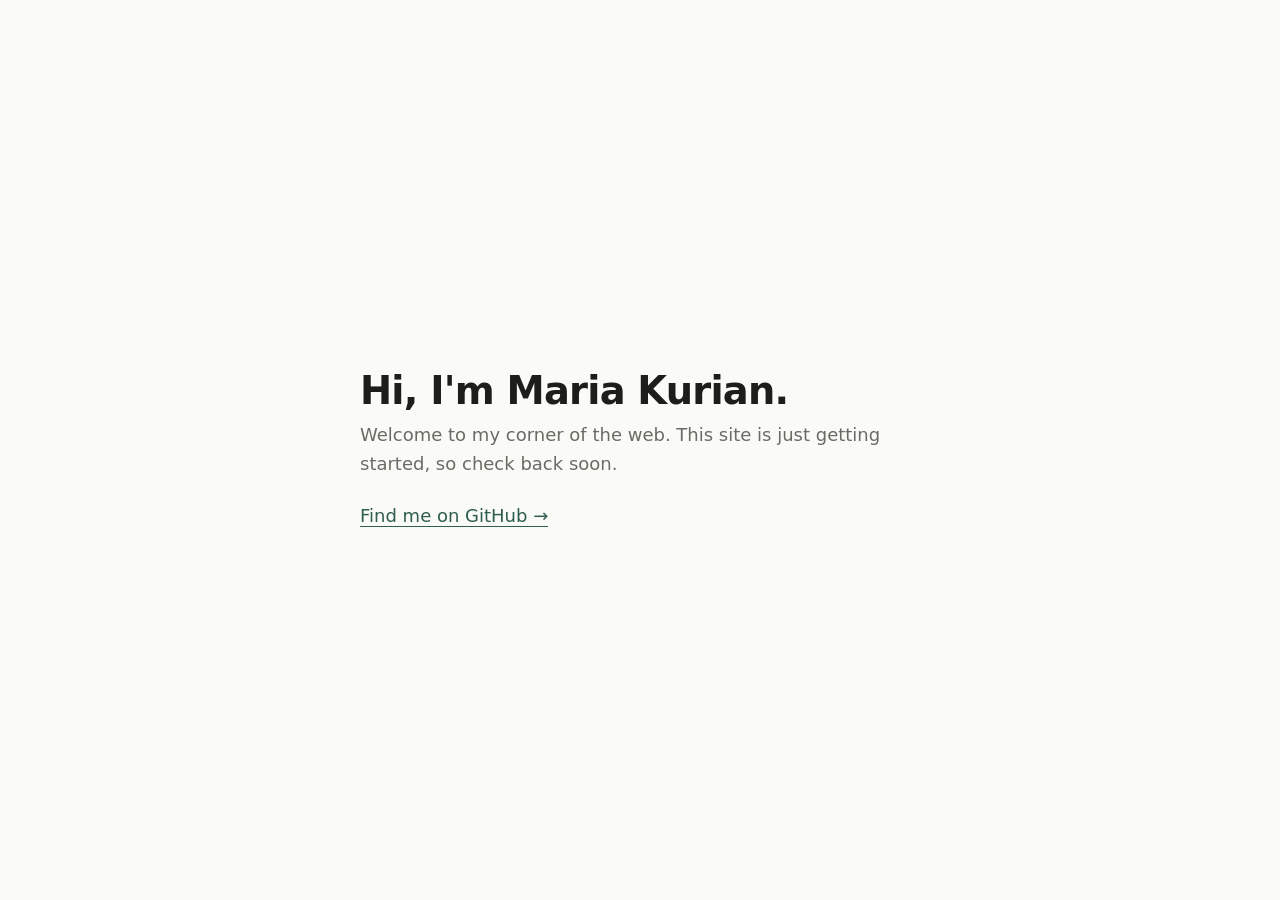
==== index.html @ 68f84fed "Add homepage" ====
<!doctype html>
<html lang="en">
<head>
  <meta charset="utf-8">
  <meta name="viewport" content="width=device-width, initial-scale=1">
  <title>Maria Kurian</title>
  <style>
    :root { --bg: #fafaf7; --fg: #1d1d1b; --muted: #6b6b66; --accent: #2f5d50; }
    @media (prefers-color-scheme: dark) {
      :root { --bg: #151614; --fg: #ecece6; --muted: #9a9a92; --accent: #8cc4b0; }
    }
    * { box-sizing: border-box; }
    body {
      margin: 0; min-height: 100vh; display: grid; place-items: center;
      background: var(--bg); color: var(--fg);
      font: 18px/1.6 system-ui, -apple-system, "Segoe UI", sans-serif;
      padding: 24px 16px;
    }
    main { max-width: 560px; }
    h1 { font-size: 2.4rem; line-height: 1.15; margin: 0 0 .5rem; letter-spacing: -0.02em; }
    p { color: var(--muted); margin: 0 0 1.5rem; }
    a { color: var(--accent); text-decoration: none; border-bottom: 1px solid currentColor; }
    a:hover { opacity: .8; }
  </style>
</head>
<body>
  <main>
    <h1>Hi, I'm Maria Kurian.</h1>
    <p>Welcome to my corner of the web. This site is just getting started, so check back soon.</p>
    <a href="https://github.com/maria-kurian">Find me on GitHub →</a>
  </main>
</body>
</html>
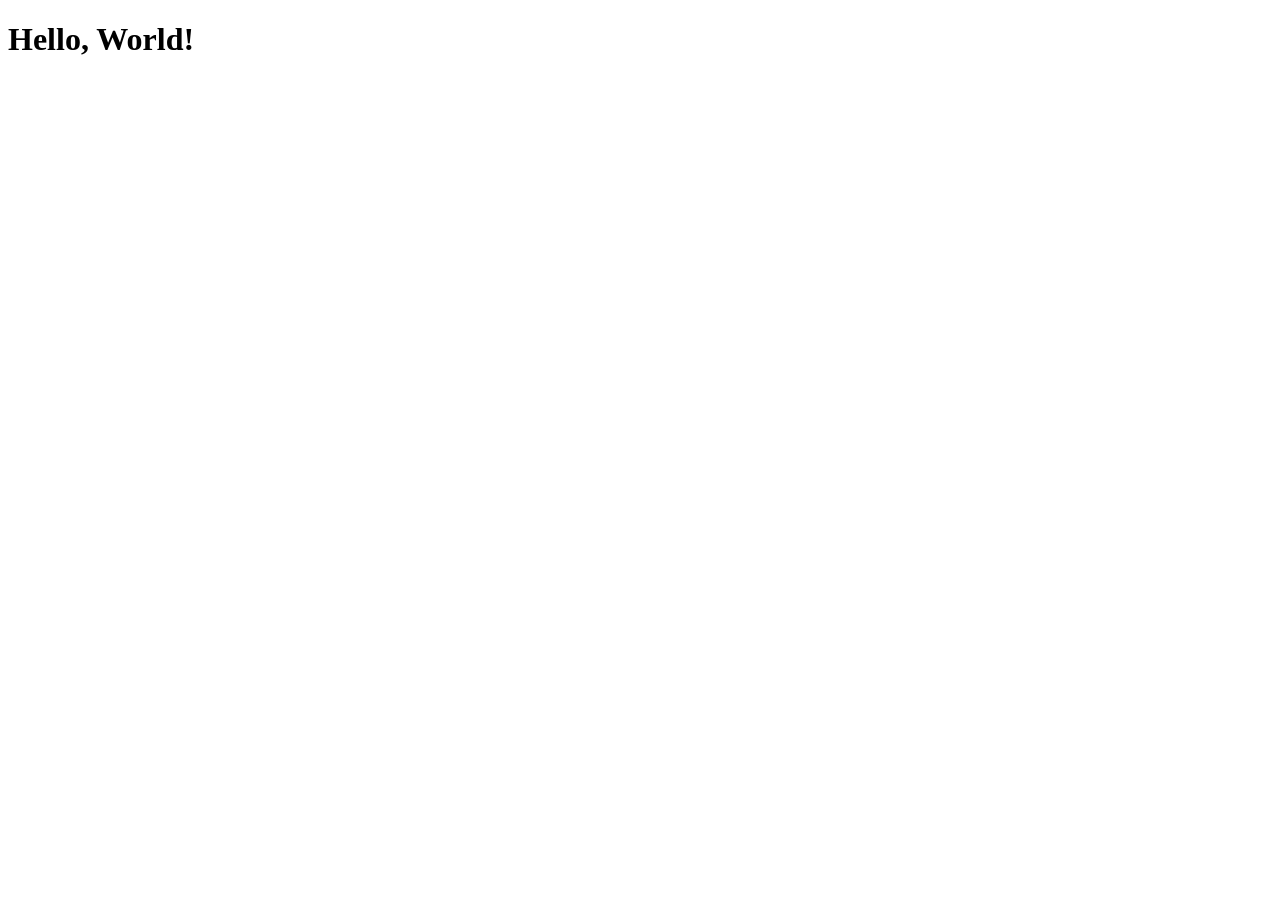
==== commit 8ce33096: "Hello world page" ====
--- a/index.html
+++ b/index.html
@@ -3,31 +3,9 @@
 <head>
   <meta charset="utf-8">
   <meta name="viewport" content="width=device-width, initial-scale=1">
-  <title>Maria Kurian</title>
-  <style>
-    :root { --bg: #fafaf7; --fg: #1d1d1b; --muted: #6b6b66; --accent: #2f5d50; }
-    @media (prefers-color-scheme: dark) {
-      :root { --bg: #151614; --fg: #ecece6; --muted: #9a9a92; --accent: #8cc4b0; }
-    }
-    * { box-sizing: border-box; }
-    body {
-      margin: 0; min-height: 100vh; display: grid; place-items: center;
-      background: var(--bg); color: var(--fg);
-      font: 18px/1.6 system-ui, -apple-system, "Segoe UI", sans-serif;
-      padding: 24px 16px;
-    }
-    main { max-width: 560px; }
-    h1 { font-size: 2.4rem; line-height: 1.15; margin: 0 0 .5rem; letter-spacing: -0.02em; }
-    p { color: var(--muted); margin: 0 0 1.5rem; }
-    a { color: var(--accent); text-decoration: none; border-bottom: 1px solid currentColor; }
-    a:hover { opacity: .8; }
-  </style>
+  <title>Hello World</title>
 </head>
 <body>
-  <main>
-    <h1>Hi, I'm Maria Kurian.</h1>
-    <p>Welcome to my corner of the web. This site is just getting started, so check back soon.</p>
-    <a href="https://github.com/maria-kurian">Find me on GitHub →</a>
-  </main>
+  <h1>Hello, World!</h1>
 </body>
 </html>
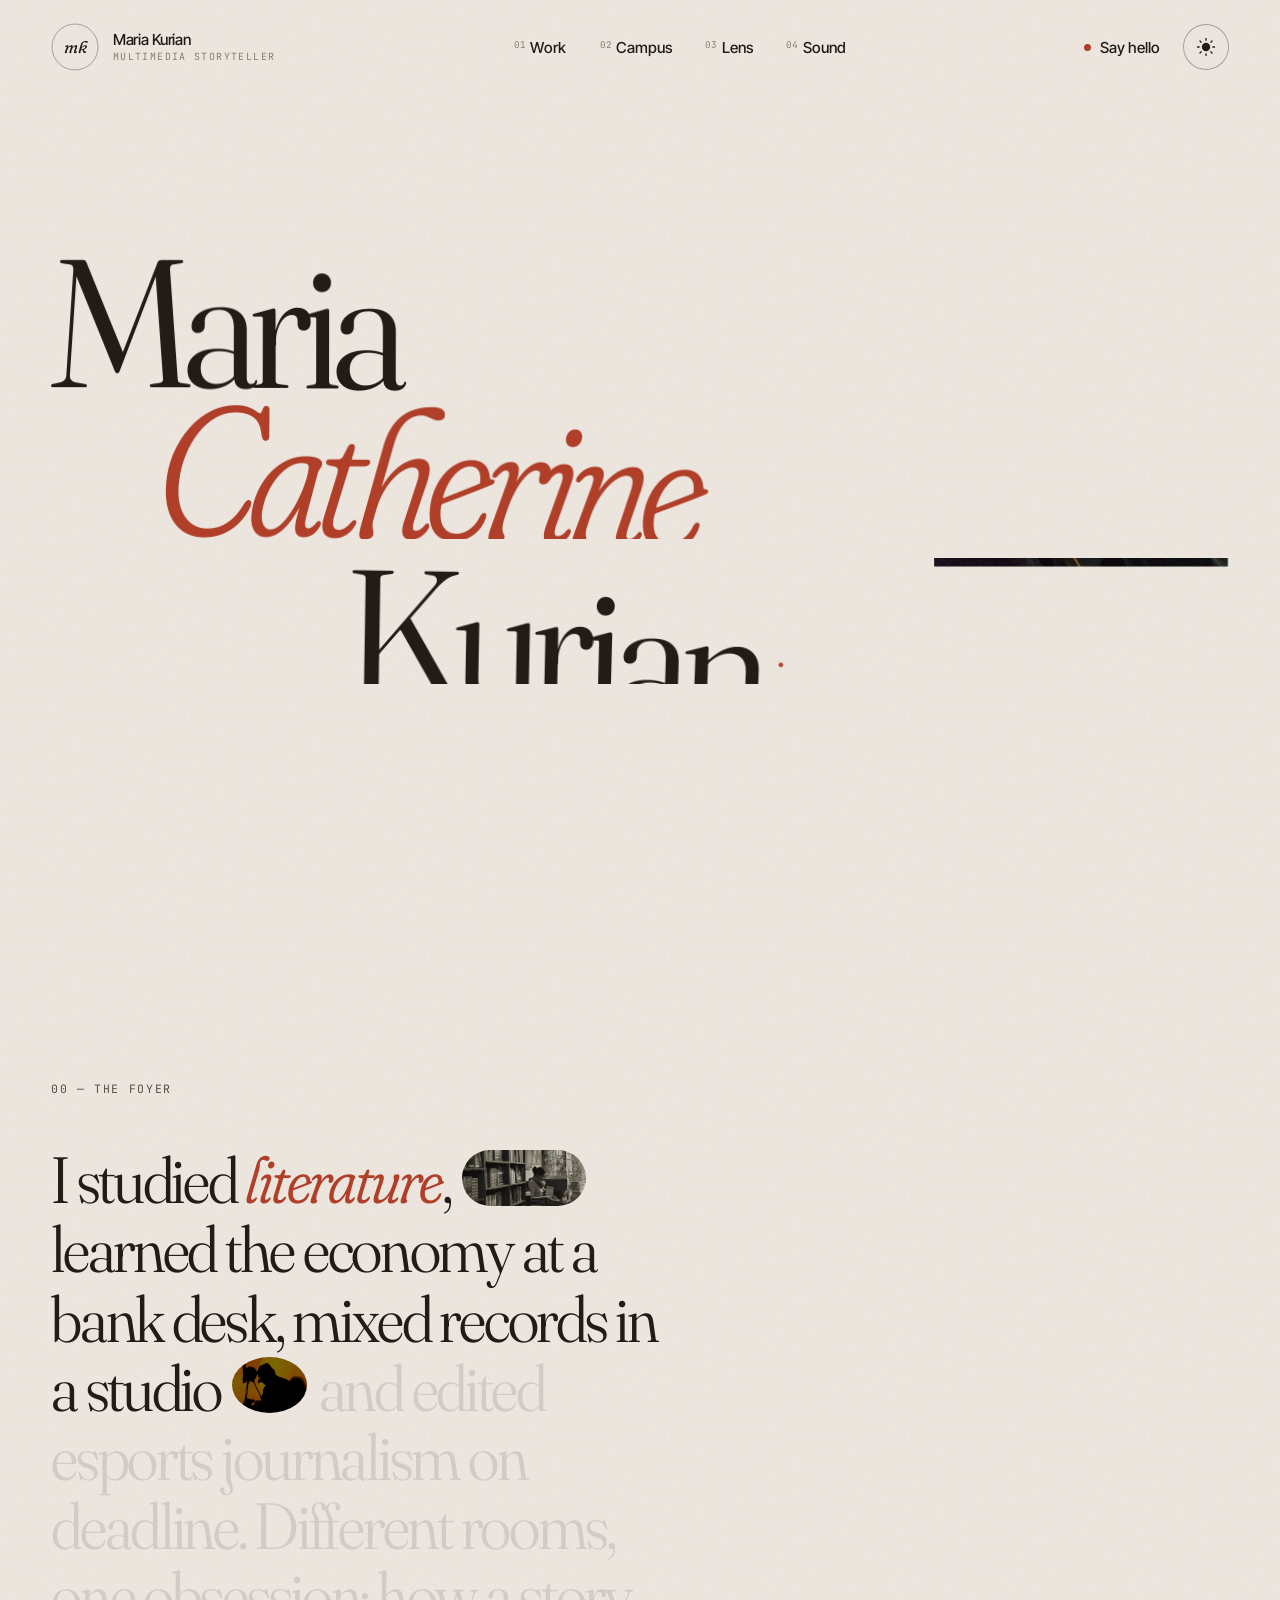
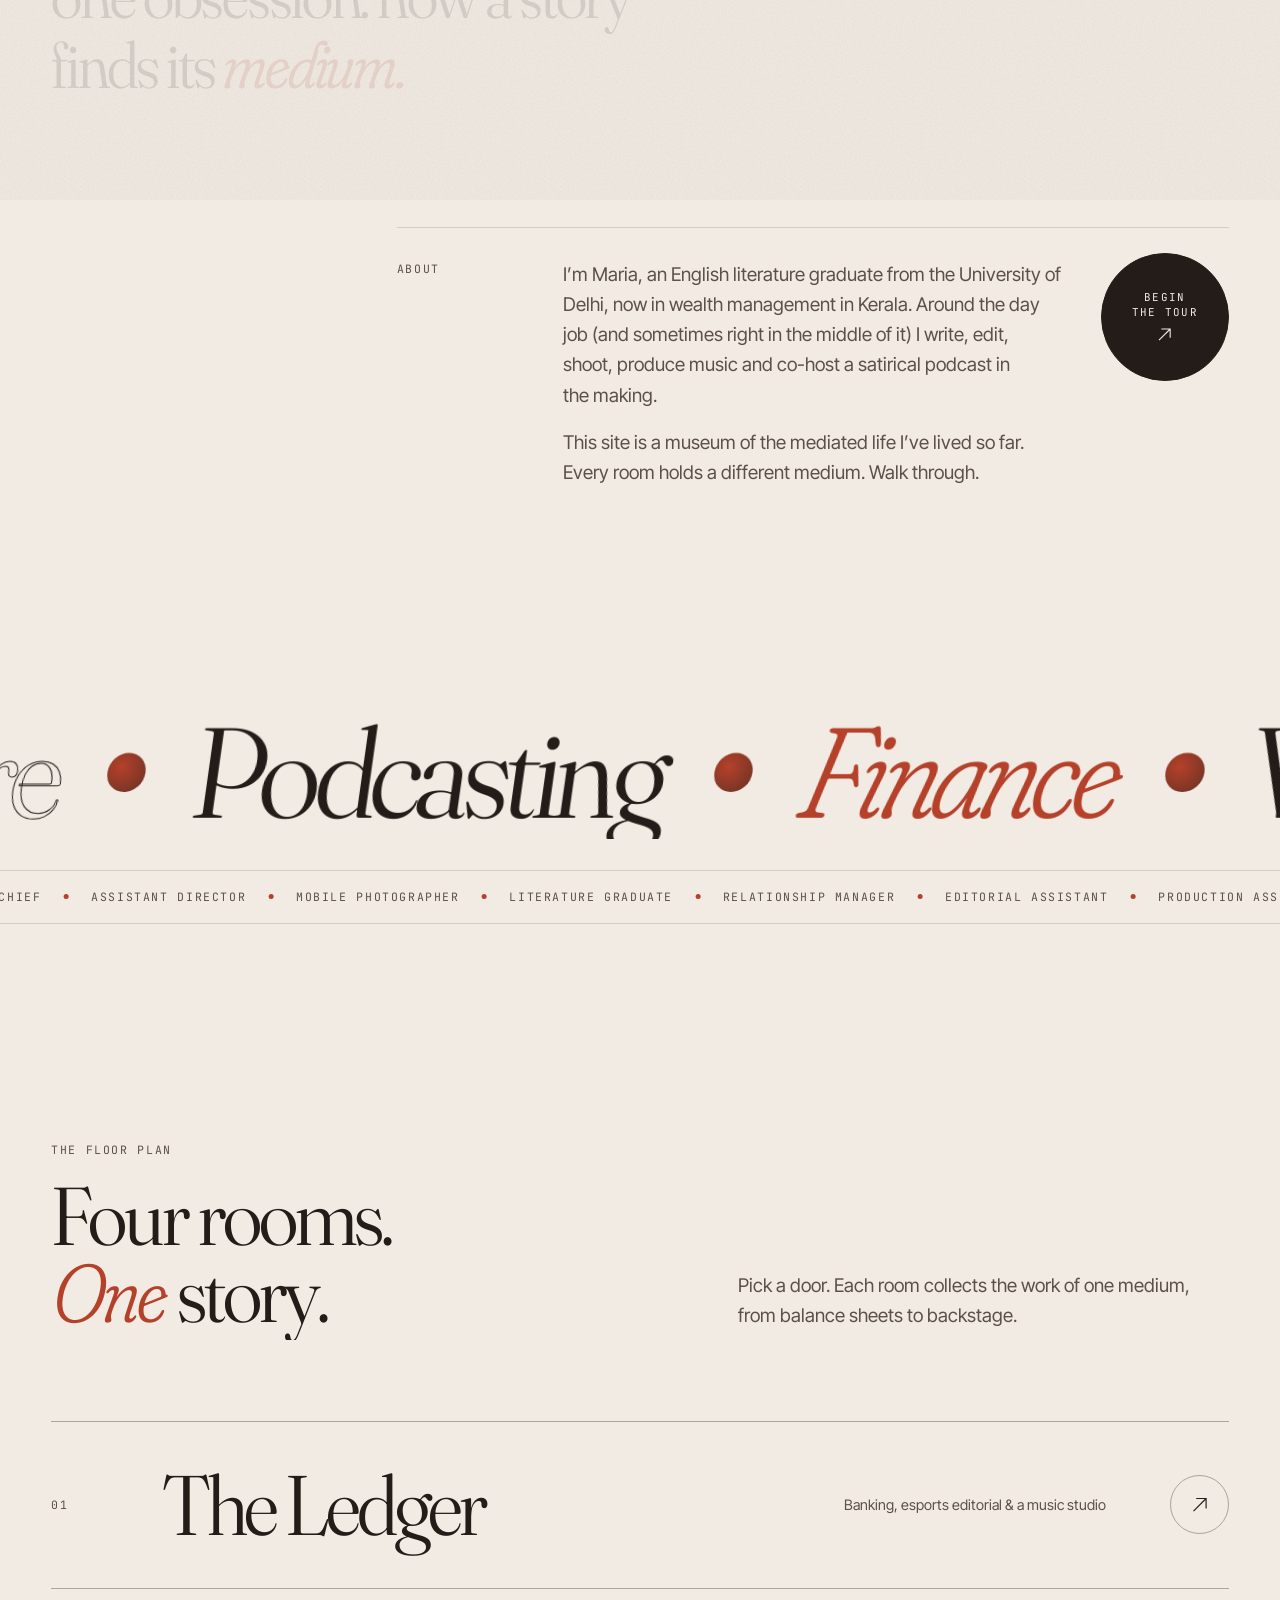
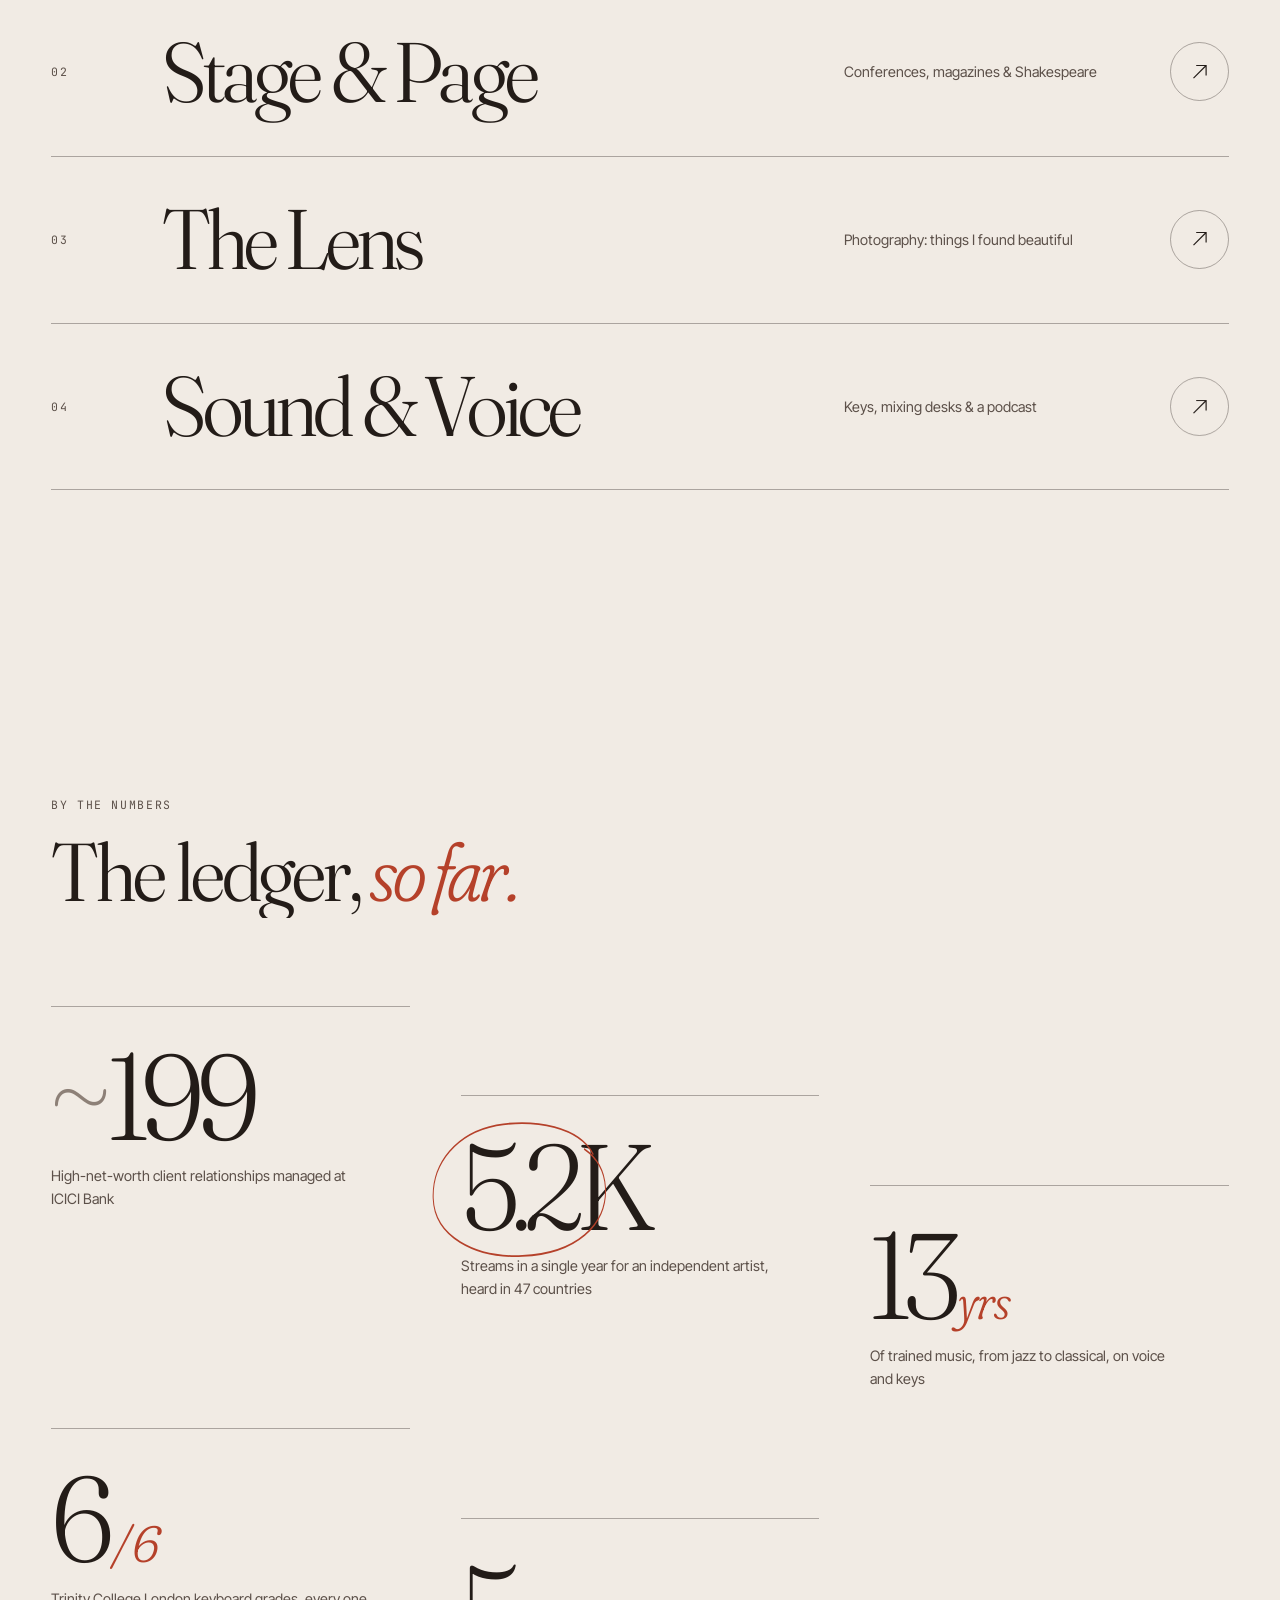
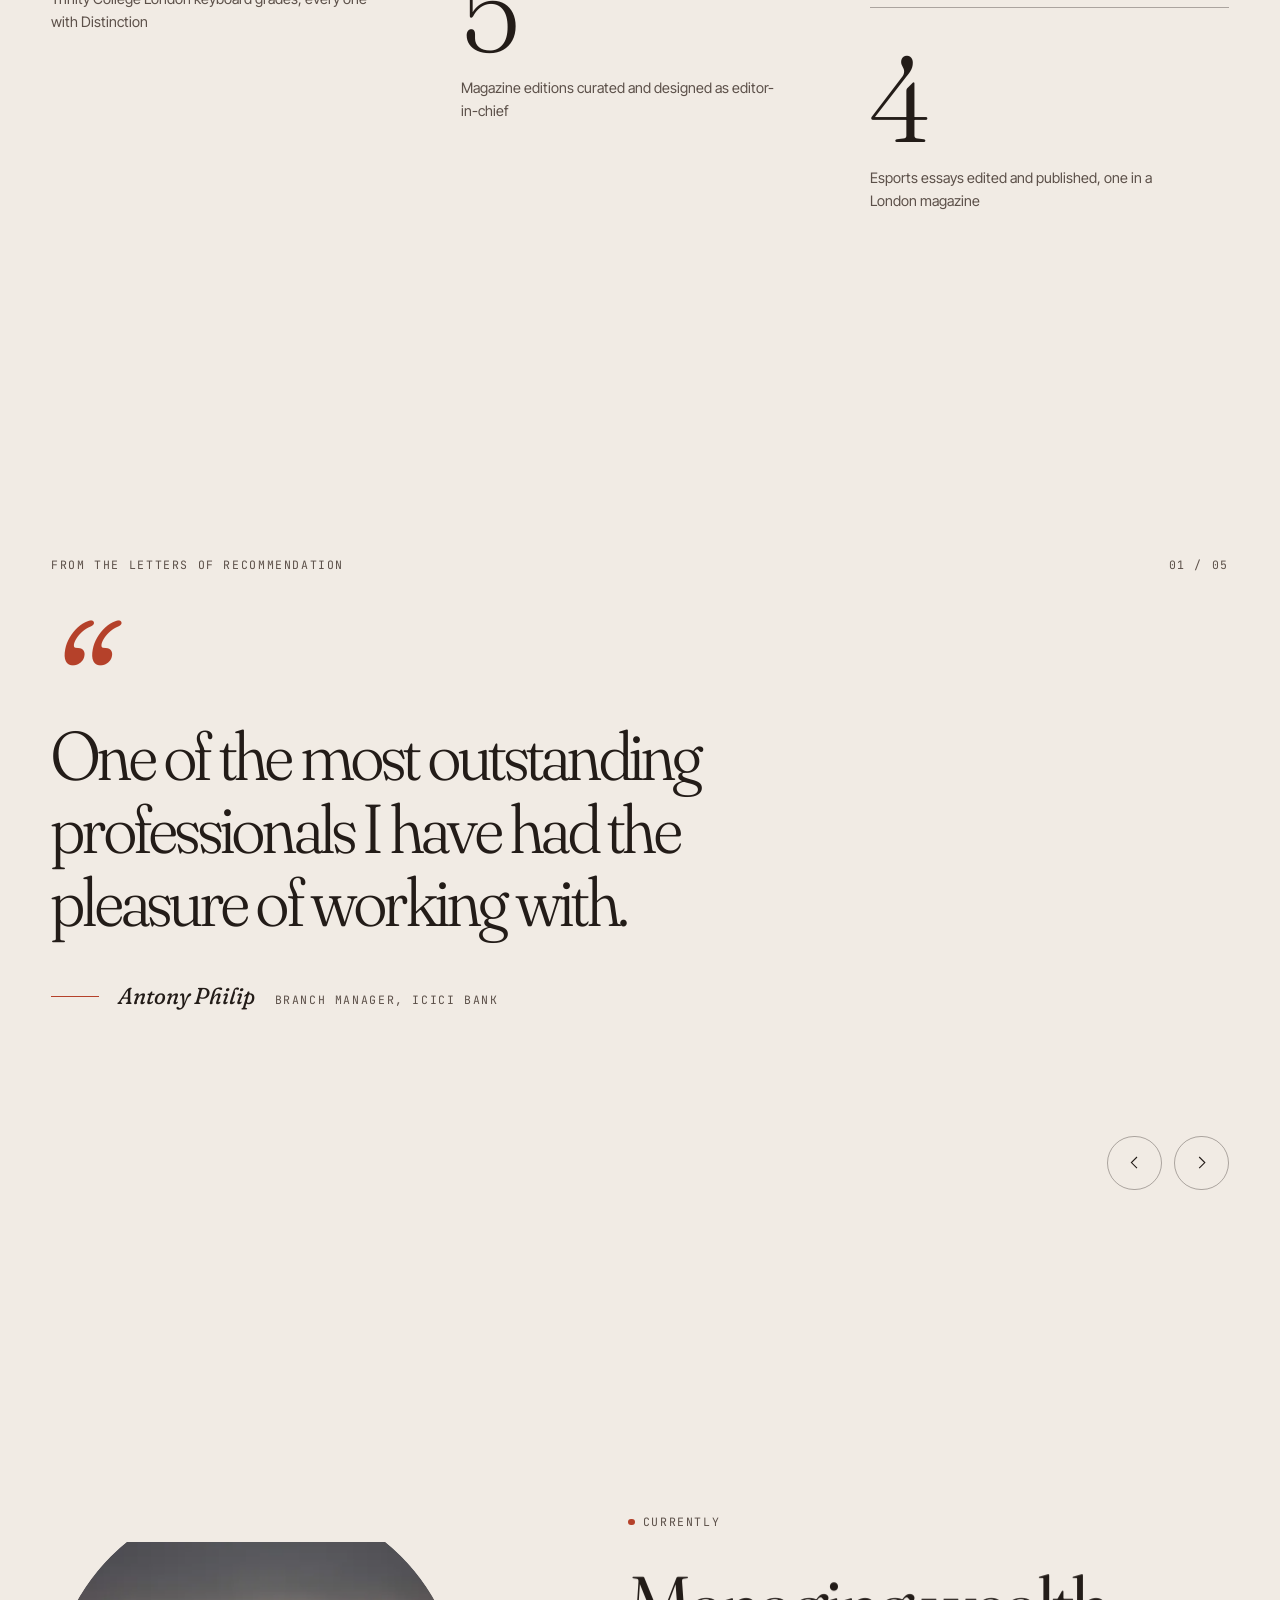
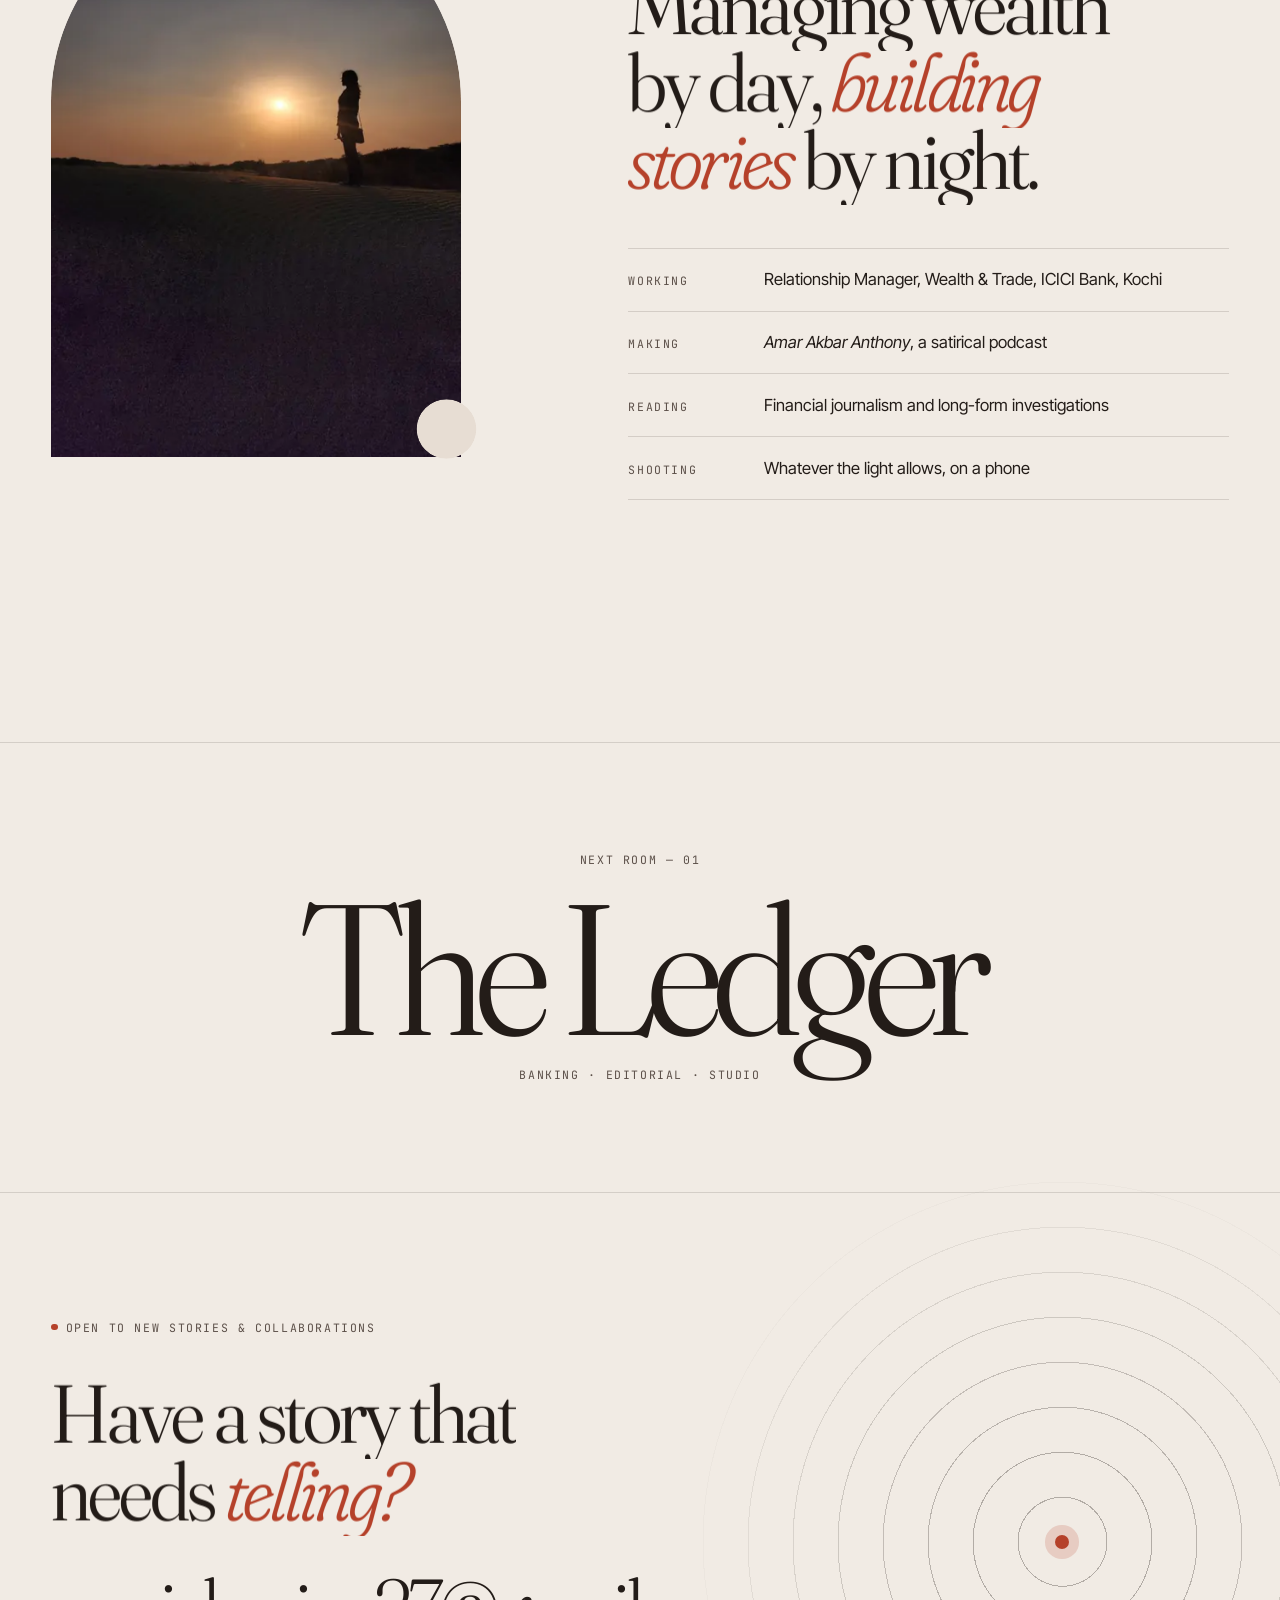
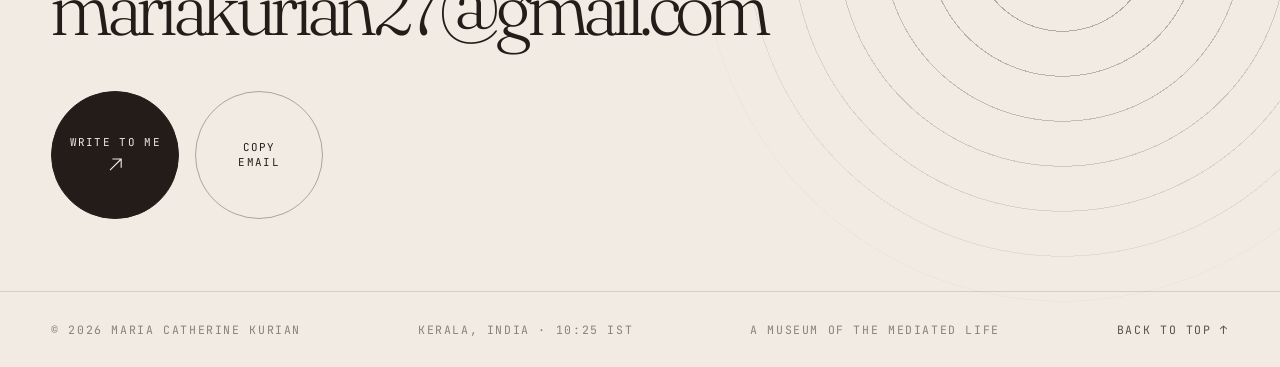
==== commit 4d72e854: "Launch the multimedia portfolio: a museum of the mediated life Replace the placeholder page with a f" ====
--- a/index.html
+++ b/index.html
@@ -1,11 +1,345 @@
 <!doctype html>
-<html lang="en">
+<html lang="en" data-theme="light" data-preload>
 <head>
   <meta charset="utf-8">
-  <meta name="viewport" content="width=device-width, initial-scale=1">
-  <title>Hello World</title>
+  <meta name="viewport" content="width=device-width, initial-scale=1, viewport-fit=cover">
+  <title>Maria Catherine Kurian — Multimedia Storyteller</title>
+  <meta name="description" content="Writer, editor, music producer, photographer and banker. The multimedia portfolio of Maria Catherine Kurian.">
+  <meta name="theme-color" content="#f1ebe4">
+  <meta property="og:title" content="Maria Catherine Kurian — Multimedia Storyteller">
+  <meta property="og:description" content="Writer, editor, music producer, photographer and banker. The multimedia portfolio of Maria Catherine Kurian.">
+  <meta property="og:type" content="website">
+  <meta property="og:image" content="assets/img/me-wind-1600.webp">
+  <link rel="icon" href="assets/favicon.svg" type="image/svg+xml">
+  <link rel="preconnect" href="https://fonts.googleapis.com">
+  <link rel="preconnect" href="https://fonts.gstatic.com" crossorigin>
+  <link rel="stylesheet" href="https://fonts.googleapis.com/css2?family=Fraunces:ital,opsz,wght,SOFT,WONK@0,9..144,300..700,0..100,0..1;1,9..144,300..700,0..100,0..1&family=Inter+Tight:wght@400;500;600&family=JetBrains+Mono:wght@400;500&display=swap">
+  <script>
+    (function(){var d=document.documentElement;d.classList.add('js');
+    try{var t=localStorage.getItem('mk-theme');if(!t){t=matchMedia('(prefers-color-scheme: dark)').matches?'dark':'light'}d.setAttribute('data-theme',t)}catch(e){}
+    var rm=matchMedia('(prefers-reduced-motion: reduce)').matches||/[?&]static/.test(location.search);
+    try{if(!rm&&sessionStorage.getItem('mk-arrive'))d.classList.add('is-arriving');
+    if(!rm&&d.hasAttribute('data-preload')&&!sessionStorage.getItem('mk-visited'))d.classList.add('is-arriving','is-preloading')}catch(e){}
+    setTimeout(function(){if(!window.MK||!window.MK.booted){d.classList.add('no-anim');d.classList.remove('is-arriving','is-preloading')}},4000)})();
+  </script>
+  <link rel="stylesheet" href="assets/css/main.css">
+  <link rel="stylesheet" href="assets/css/pages/home.css">
 </head>
-<body>
-  <h1>Hello, World!</h1>
+<body data-page="home" data-title="The Foyer">
+  <a class="skip" href="#main">Skip to content</a>
+  <div class="grain" aria-hidden="true"></div>
+
+  <div class="curtain" aria-hidden="true" data-curtain>
+    <svg viewBox="0 0 100 100" preserveAspectRatio="none"><path d="M0 0 L0 100 L100 100 L100 0 Z"/></svg>
+    <div class="curtain__inner"><p class="curtain__title">The Foyer</p></div>
+    <p class="curtain__meta label">A museum of the mediated life</p>
+    <p class="curtain__count">000</p>
+  </div>
+
+  <header class="header" data-header>
+    <a class="brand" href="index.html" aria-label="Maria Catherine Kurian, home" data-magnetic="0.2">
+      <span class="brand__mark">
+        <svg viewBox="0 0 48 48" aria-hidden="true"><circle class="brand__track" cx="24" cy="24" r="23"/><circle class="brand__progress" cx="24" cy="24" r="23" pathLength="1"/></svg>
+        <span>mk</span>
+      </span>
+      <span class="brand__name">Maria Kurian<small>Multimedia storyteller</small></span>
+    </a>
+    <nav class="nav" aria-label="Primary">
+      <a href="work.html"><sup>01</sup><span data-roll>Work</span></a>
+      <a href="campus.html"><sup>02</sup><span data-roll>Campus</span></a>
+      <a href="lens.html"><sup>03</sup><span data-roll>Lens</span></a>
+      <a href="sound.html"><sup>04</sup><span data-roll>Sound</span></a>
+    </nav>
+    <div class="header__actions">
+      <a class="hello" href="#contact"><span data-roll>Say hello</span></a>
+      <button class="icon-btn theme-toggle" type="button" data-theme-toggle data-magnetic="0.4" aria-label="Switch theme">
+        <svg viewBox="0 0 24 24" aria-hidden="true">
+          <mask id="tt-mask"><rect x="-4" y="-4" width="32" height="32" fill="#fff"/><circle class="tt__cut" cx="30" cy="2" r="6.5" fill="#000"/></mask>
+          <circle class="tt__core" cx="12" cy="12" r="5" fill="currentColor" mask="url(#tt-mask)"/>
+          <g class="tt__rays" stroke="currentColor" stroke-width="1.6" stroke-linecap="round"><path d="M12 1.8v2M12 20.2v2M1.8 12h2M20.2 12h2M4.8 4.8l1.4 1.4M17.8 17.8l1.4 1.4M4.8 19.2l1.4-1.4M17.8 6.2l1.4-1.4"/></g>
+        </svg>
+      </button>
+      <button class="icon-btn menu-btn" type="button" data-menu-toggle aria-expanded="false" aria-controls="menu" aria-label="Open menu"><span></span><span></span></button>
+    </div>
+  </header>
+
+  <div class="menu" id="menu" data-menu aria-hidden="true">
+    <nav class="menu__links" aria-label="Menu">
+      <a href="index.html"><span class="menu__num">00</span><span class="menu__t">The Foyer</span></a>
+      <a href="work.html"><span class="menu__num">01</span><span class="menu__t">The Ledger</span></a>
+      <a href="campus.html"><span class="menu__num">02</span><span class="menu__t">Stage &amp; Page</span></a>
+      <a href="lens.html"><span class="menu__num">03</span><span class="menu__t">The Lens</span></a>
+      <a href="sound.html"><span class="menu__num">04</span><span class="menu__t">Sound &amp; Voice</span></a>
+    </nav>
+    <div class="menu__foot">
+      <a class="ulink ulink--on" href="mailto:mariakurian27@gmail.com">mariakurian27@gmail.com</a>
+      <span class="label">Kerala, India</span>
+    </div>
+  </div>
+
+  <main id="main">
+<!-- PAGE CONTENT START -->
+    <!-- ============ HERO ============ -->
+    <section class="hero" aria-labelledby="hero-name">
+      <div class="hero__meta wrap">
+        <span class="label label--dot" data-reveal="fade" data-intro="1.1">Portfolio — 2026</span>
+        <span class="label hero__roles" data-reveal="fade" data-intro="1.2">Writer · Editor · Producer · Photographer</span>
+      </div>
+
+      <h1 class="hero__name wrap" id="hero-name" aria-label="Maria Catherine Kurian">
+        <span class="hero__line hero__line--1" aria-hidden="true"><span class="hn">Maria</span></span>
+        <span class="hero__line hero__line--2" aria-hidden="true"><span class="hn hn--it">Catherine</span></span>
+        <span class="hero__line hero__line--3" aria-hidden="true"><span class="hn">Kurian</span><span class="hero__dot"></span></span>
+      </h1>
+
+      <div class="hero__visual">
+        <figure class="hero__arch media shape-arch" data-media="rise" data-intro="0.55" data-cursor="Look">
+          <img class="hero__slide is-on" src="assets/img/me-wind-800.webp" srcset="assets/img/me-wind-800.webp 800w, assets/img/me-wind-1600.webp 1600w" sizes="(max-width: 760px) 62vw, 24vw" width="600" height="800" alt="Maria looking out over a desert road, hair caught in the wind" fetchpriority="high" data-cap="Fig. 01 — The curator, on the road">
+          <img class="hero__slide" src="assets/img/goa-ballroom-800.webp" srcset="assets/img/goa-ballroom-800.webp 800w, assets/img/goa-ballroom-1600.webp 1600w" sizes="(max-width: 760px) 62vw, 24vw" width="600" height="800" alt="A ballroom with chandeliers and a patterned teal ceiling in a Goan heritage home" decoding="async" data-cap="Fig. 02 — A Goan heritage home">
+          <img class="hero__slide" src="assets/img/night-marigolds-800.webp" srcset="assets/img/night-marigolds-800.webp 800w, assets/img/night-marigolds-1600.webp 1600w" sizes="(max-width: 760px) 62vw, 24vw" width="600" height="800" alt="A night market stall heaped with marigold garlands under bare bulbs" decoding="async" data-cap="Fig. 03 — Marigolds, after dark">
+          <img class="hero__slide" src="assets/img/desert-camel-800.webp" srcset="assets/img/desert-camel-800.webp 800w, assets/img/desert-camel-1600.webp 1600w" sizes="(max-width: 760px) 62vw, 24vw" width="600" height="800" alt="A camel and its keeper on golden sand dunes" decoding="async" data-cap="Fig. 04 — Jaisalmer, Rajasthan">
+          <img class="hero__slide" src="assets/img/people-musician-800.webp" srcset="assets/img/people-musician-800.webp 800w, assets/img/people-musician-1600.webp 1600w" sizes="(max-width: 760px) 62vw, 24vw" width="600" height="800" alt="A Rajasthani musician in a bright turban playing a stringed instrument" decoding="async" data-cap="Fig. 05 — The musician">
+        </figure>
+        <a class="hero__badge" href="#intro" aria-label="Scroll to begin the tour" data-magnetic="0.3">
+          <svg viewBox="0 0 120 120" aria-hidden="true">
+            <defs><path id="badge-circle" d="M60,60 m-46,0 a46,46 0 1,1 92,0 a46,46 0 1,1 -92,0"/></defs>
+            <text><textPath href="#badge-circle" textLength="286" lengthAdjust="spacing">Scroll to enter the museum ·</textPath></text>
+          </svg>
+          <span class="hero__badge-arrow"><svg viewBox="0 0 24 24" fill="none" stroke="currentColor" stroke-width="1.4"><path d="M12 4v16M5 13l7 7 7-7"/></svg></span>
+        </a>
+        <p class="hero__caption label" data-reveal="fade" data-intro="1.4"><span class="hero__cap-n">01/05</span><span class="hero__cap">Fig. 01 — The curator, on the road</span></p>
+      </div>
+
+      <div class="hero__foot wrap">
+        <p class="hero__intro lead" data-split="lines" data-intro="1.05">A multimedia storyteller with a literature degree, a banker’s head for numbers and a phone full of <em>photographs.</em></p>
+        <p class="hero__scroll label" data-reveal="fade" data-intro="1.5"><span class="hero__scroll-line"></span>Scroll</p>
+      </div>
+    </section>
+
+    <!-- ============ INTRO ============ -->
+    <section class="intro section" id="intro">
+      <div class="wrap">
+        <p class="label intro__tag" data-reveal="fade">00 — The Foyer</p>
+        <p class="intro__text" data-words>I studied <em>literature</em>, <span class="ib"><img src="assets/img/people-reader-800.webp" width="600" height="800" alt="" loading="lazy" decoding="async"></span> learned the economy at a bank desk, mixed records in a studio <span class="ib ib--b"><img src="assets/img/jay-silhouette-800.webp" width="570" height="524" alt="" loading="lazy" decoding="async"></span> and edited esports journalism on deadline. Different rooms, one obsession: how a story finds its <em>medium.</em> <span class="ib ib--c"><img src="assets/img/goa-piano-800.webp" width="600" height="800" alt="" loading="lazy" decoding="async"></span></p>
+
+        <div class="intro__aside">
+          <p class="label" data-reveal="fade">About</p>
+          <div class="intro__body">
+            <p class="body" data-reveal>I’m Maria, an English literature graduate from the University of Delhi, now in wealth management in Kerala. Around the day job (and sometimes right in the middle of it) I write, edit, shoot, produce music and co-host a satirical podcast in the making.</p>
+            <p class="body" data-reveal data-delay="0.1">This site is a museum of the mediated life I’ve lived so far. Every room holds a different medium. Walk through.</p>
+          </div>
+          <a class="btn-circle btn-circle--solid intro__cta" href="work.html" data-magnetic="0.35" data-reveal="scale"><span>Begin<br>the tour<br><svg viewBox="0 0 24 24" fill="none" stroke="currentColor" stroke-width="1.4" class="arrow" aria-hidden="true"><path d="M5 19L19 5M8 5h11v11"/></svg></span></a>
+        </div>
+      </div>
+    </section>
+
+    <!-- ============ DISCIPLINES MARQUEE ============ -->
+    <section class="disciplines" aria-label="Disciplines">
+      <div class="mq mq--big" data-marquee="1" data-skew>
+        <div class="marquee__track">
+          <span class="mq__w">Writing</span><span class="mq__s" aria-hidden="true"></span>
+          <span class="mq__w mq__w--it">Editing</span><span class="mq__s" aria-hidden="true"></span>
+          <span class="mq__w mq__w--o">Photography</span><span class="mq__s" aria-hidden="true"></span>
+          <span class="mq__w">Music production</span><span class="mq__s" aria-hidden="true"></span>
+          <span class="mq__w mq__w--it">Social strategy</span><span class="mq__s" aria-hidden="true"></span>
+          <span class="mq__w mq__w--o">Theatre</span><span class="mq__s" aria-hidden="true"></span>
+          <span class="mq__w">Podcasting</span><span class="mq__s" aria-hidden="true"></span>
+          <span class="mq__w mq__w--it">Finance</span><span class="mq__s" aria-hidden="true"></span>
+        </div>
+      </div>
+      <div class="mq mq--small" data-marquee="-1" data-speed="0.8">
+        <div class="marquee__track">
+          <span class="label">Literature graduate</span><span class="mq__dot" aria-hidden="true"></span>
+          <span class="label">Relationship manager</span><span class="mq__dot" aria-hidden="true"></span>
+          <span class="label">Editorial assistant</span><span class="mq__dot" aria-hidden="true"></span>
+          <span class="label">Production associate</span><span class="mq__dot" aria-hidden="true"></span>
+          <span class="label">Editor-in-chief</span><span class="mq__dot" aria-hidden="true"></span>
+          <span class="label">Assistant director</span><span class="mq__dot" aria-hidden="true"></span>
+          <span class="label">Mobile photographer</span><span class="mq__dot" aria-hidden="true"></span>
+        </div>
+      </div>
+    </section>
+
+    <!-- ============ ROOMS ============ -->
+    <section class="rooms section" aria-labelledby="rooms-title">
+      <div class="wrap rooms__head">
+        <p class="label" data-reveal="fade">The floor plan</p>
+        <h2 class="display t-xl" id="rooms-title" data-split="lines">Four rooms. <em>One</em> story.</h2>
+        <p class="body rooms__lede" data-reveal>Pick a door. Each room collects the work of one medium, from balance sheets to backstage.</p>
+      </div>
+      <ol class="rooms__list wrap">
+        <li class="room-row">
+          <a class="room" href="work.html" data-preview="assets/img/mamba-1-800.webp" data-cursor="Enter">
+            <span class="room__n label">01</span>
+            <span class="room__thumb media shape-circle" aria-hidden="true"><img src="assets/img/mamba-1-800.webp" width="622" height="800" alt="" loading="lazy" decoding="async"></span>
+            <span class="room__t">The Ledger</span>
+            <span class="room__d">Banking, esports editorial &amp; a music studio</span>
+            <span class="room__go" aria-hidden="true"><svg viewBox="0 0 24 24" fill="none" stroke="currentColor" stroke-width="1.3"><path d="M5 19L19 5M8 5h11v11"/></svg></span>
+          </a>
+        </li>
+        <li class="room-row">
+          <a class="room" href="campus.html" data-preview="assets/img/shake-trophy-800.webp" data-cursor="Enter">
+            <span class="room__n label">02</span>
+            <span class="room__thumb media shape-circle" aria-hidden="true"><img src="assets/img/shake-trophy-800.webp" width="599" height="800" alt="" loading="lazy" decoding="async"></span>
+            <span class="room__t">Stage &amp; Page</span>
+            <span class="room__d">Conferences, magazines &amp; Shakespeare</span>
+            <span class="room__go" aria-hidden="true"><svg viewBox="0 0 24 24" fill="none" stroke="currentColor" stroke-width="1.3"><path d="M5 19L19 5M8 5h11v11"/></svg></span>
+          </a>
+        </li>
+        <li class="room-row">
+          <a class="room" href="lens.html" data-preview="assets/img/goa-ballroom-800.webp" data-cursor="Enter">
+            <span class="room__n label">03</span>
+            <span class="room__thumb media shape-circle" aria-hidden="true"><img src="assets/img/goa-ballroom-800.webp" width="600" height="800" alt="" loading="lazy" decoding="async"></span>
+            <span class="room__t">The Lens</span>
+            <span class="room__d">Photography: things I found beautiful</span>
+            <span class="room__go" aria-hidden="true"><svg viewBox="0 0 24 24" fill="none" stroke="currentColor" stroke-width="1.3"><path d="M5 19L19 5M8 5h11v11"/></svg></span>
+          </a>
+        </li>
+        <li class="room-row">
+          <a class="room" href="sound.html" data-preview="assets/img/pod-anthony-800.webp" data-cursor="Enter">
+            <span class="room__n label">04</span>
+            <span class="room__thumb media shape-circle" aria-hidden="true"><img src="assets/img/pod-anthony-800.webp" width="369" height="800" alt="" loading="lazy" decoding="async"></span>
+            <span class="room__t">Sound &amp; Voice</span>
+            <span class="room__d">Keys, mixing desks &amp; a podcast</span>
+            <span class="room__go" aria-hidden="true"><svg viewBox="0 0 24 24" fill="none" stroke="currentColor" stroke-width="1.3"><path d="M5 19L19 5M8 5h11v11"/></svg></span>
+          </a>
+        </li>
+      </ol>
+    </section>
+
+    <!-- ============ NUMBERS ============ -->
+    <section class="numbers section" aria-labelledby="numbers-title">
+      <div class="wrap">
+        <div class="numbers__head">
+          <p class="label" data-reveal="fade">By the numbers</p>
+          <h2 class="display t-xl" id="numbers-title" data-split="lines">The ledger, <em>so far.</em></h2>
+        </div>
+        <ul class="numbers__list">
+          <li class="stat">
+            <span class="stat__n"><span class="stat__pre">~</span><span data-count="200">200</span></span>
+            <span class="stat__l">High-net-worth client relationships managed at ICICI Bank</span>
+          </li>
+          <li class="stat stat--ring">
+            <span class="stat__n"><span data-count="5.2" data-decimals="1">5.2</span>K
+              <svg class="stat__ring" viewBox="0 0 300 140" preserveAspectRatio="none" aria-hidden="true"><path data-draw d="M268 38C246 14 176 6 112 12 48 19 8 46 10 78c2 34 66 54 144 52 86-2 138-28 134-62-2-18-18-30-44-38"/></svg>
+            </span>
+            <span class="stat__l">Streams in a single year for an independent artist, heard in 47 countries</span>
+          </li>
+          <li class="stat">
+            <span class="stat__n"><span data-count="13">13</span><span class="stat__unit">yrs</span></span>
+            <span class="stat__l">Of trained music, from jazz to classical, on voice and keys</span>
+          </li>
+          <li class="stat">
+            <span class="stat__n"><span data-count="6">6</span><span class="stat__unit">/6</span></span>
+            <span class="stat__l">Trinity College London keyboard grades, every one with Distinction</span>
+          </li>
+          <li class="stat">
+            <span class="stat__n"><span data-count="5">5</span></span>
+            <span class="stat__l">Magazine editions curated and designed as editor-in-chief</span>
+          </li>
+          <li class="stat">
+            <span class="stat__n"><span data-count="4">4</span></span>
+            <span class="stat__l">Esports essays edited and published, one in a London magazine</span>
+          </li>
+        </ul>
+      </div>
+    </section>
+
+    <!-- ============ VOICES ============ -->
+    <section class="voices section" aria-roledescription="carousel" aria-labelledby="voices-title">
+      <div class="wrap">
+        <div class="voices__top">
+          <p class="label" id="voices-title" data-reveal="fade">From the letters of recommendation</p>
+          <p class="label voices__count num" aria-hidden="true"><span class="voices__i">01</span> / 05</p>
+        </div>
+        <span class="quote__mark" aria-hidden="true">“</span>
+        <div class="voices__stage" aria-live="polite">
+          <blockquote class="voice is-active">
+            <p class="voice__text">One of the most outstanding professionals I have had the pleasure of working with.</p>
+            <footer class="voice__by"><span class="voice__name">Antony Philip</span><span class="label">Branch Manager, ICICI Bank</span></footer>
+          </blockquote>
+          <blockquote class="voice">
+            <p class="voice__text">A remarkable command of English, with a keen eye for detail and a strong grasp of editorial processes.</p>
+            <footer class="voice__by"><span class="voice__name">Ranjit “MambaSR” Patel</span><span class="label">Esports analyst &amp; commentator</span></footer>
+          </blockquote>
+          <blockquote class="voice">
+            <p class="voice__text">She showed true grasp of what people want to listen to.</p>
+            <footer class="voice__by"><span class="voice__name">Joshua “Jay Former” Dixon</span><span class="label">Audio engineer, musician, artist</span></footer>
+          </blockquote>
+          <blockquote class="voice">
+            <p class="voice__text">This ability to dedicate herself to a cause is what I will remember as her defining feature.</p>
+            <footer class="voice__by"><span class="voice__name">Jobin Thomas</span><span class="label">Assistant Professor of English, JMC · Director, Macbeth</span></footer>
+          </blockquote>
+          <blockquote class="voice">
+            <p class="voice__text">Ms. Kurian is an extremely bright and dedicated student.</p>
+            <footer class="voice__by"><span class="voice__name">Purnima Topden</span><span class="label">Associate Professor of English, JMC</span></footer>
+          </blockquote>
+        </div>
+        <div class="voices__nav">
+          <button class="btn-circle btn-circle--small voices__prev" type="button" aria-label="Previous quote" data-magnetic="0.4"><svg viewBox="0 0 24 24" fill="none" stroke="currentColor" stroke-width="1.4"><path d="M15 5l-7 7 7 7"/></svg></button>
+          <button class="btn-circle btn-circle--small voices__next" type="button" aria-label="Next quote" data-magnetic="0.4">
+            <svg class="voices__ring" viewBox="0 0 60 60" aria-hidden="true"><circle cx="30" cy="30" r="29" pathLength="1"/></svg>
+            <svg viewBox="0 0 24 24" fill="none" stroke="currentColor" stroke-width="1.4"><path d="M9 5l7 7-7 7"/></svg>
+          </button>
+        </div>
+      </div>
+    </section>
+
+    <!-- ============ CURRENTLY ============ -->
+    <section class="now section" aria-labelledby="now-title">
+      <div class="wrap now__grid">
+        <div class="now__visual">
+          <figure class="now__media media shape-arch" data-media>
+            <img src="assets/img/me-sunset-800.webp" srcset="assets/img/me-sunset-800.webp 800w, assets/img/me-sunset-1600.webp 1600w" sizes="(max-width: 760px) 80vw, 34vw" width="600" height="800" alt="Maria silhouetted on a dune against a low desert sun" loading="lazy" decoding="async" data-parallax="0.18">
+          </figure>
+          <figure class="now__media-2 media shape-circle" data-media="bloom" data-delay="0.3">
+            <img src="assets/img/me-desert-800.webp" width="517" height="800" alt="Maria standing on rippled sand dunes" loading="lazy" decoding="async">
+          </figure>
+        </div>
+        <div class="now__text">
+          <p class="label label--dot" data-reveal="fade">Currently</p>
+          <h2 class="display t-xl" id="now-title" data-split="lines">Managing wealth by day, <em>building stories</em> by night.</h2>
+          <dl class="now__list">
+            <div class="now__row" data-reveal><dt class="label">Working</dt><dd>Relationship Manager, Wealth &amp; Trade, ICICI Bank, Kochi</dd></div>
+            <div class="now__row" data-reveal><dt class="label">Making</dt><dd><a class="ulink" href="sound.html#podcast"><em>Amar Akbar Anthony</em></a>, a satirical podcast</dd></div>
+            <div class="now__row" data-reveal><dt class="label">Reading</dt><dd>Financial journalism and long-form investigations</dd></div>
+            <div class="now__row" data-reveal><dt class="label">Shooting</dt><dd>Whatever the light allows, on a phone</dd></div>
+          </dl>
+        </div>
+      </div>
+    </section>
+<!-- PAGE CONTENT END -->
+  </main>
+
+  <footer class="footer" id="contact">
+    <a class="next-room" href="work.html" data-preview="assets/img/mamba-1-800.webp" data-cursor="Enter">
+      <span class="label">Next room — 01</span>
+      <span class="next-room__title">The Ledger</span>
+      <span class="next-room__sub label">Banking · Editorial · Studio</span>
+    </a>
+    <div class="contact wrap">
+      <p class="label label--dot">Open to new stories &amp; collaborations</p>
+      <h2 class="contact__title display" data-split="lines">Have a story that needs <em>telling?</em></h2>
+      <a class="contact__email" href="mailto:mariakurian27@gmail.com" data-cursor="Write">mariakurian27@gmail.com</a>
+      <div class="contact__actions">
+        <a class="btn-circle btn-circle--solid" href="mailto:mariakurian27@gmail.com" data-magnetic="0.3"><span>Write to me<br><svg viewBox="0 0 24 24" fill="none" stroke="currentColor" stroke-width="1.4" class="arrow" aria-hidden="true"><path d="M5 19L19 5M8 5h11v11"/></svg></span></a>
+        <button class="btn-circle" type="button" data-copy="mariakurian27@gmail.com" data-magnetic="0.3"><span>Copy<br>email</span></button>
+      </div>
+    </div>
+    <div class="footer__bottom wrap">
+      <span class="label">© <span data-year>2026</span> Maria Catherine Kurian</span>
+      <span class="label">Kerala, India · <time data-clock>--:--</time> IST</span>
+      <span class="label">A museum of the mediated life</span>
+      <button class="label ulink" type="button" data-top>Back to top ↑</button>
+    </div>
+  </footer>
+
+  <script src="assets/vendor/gsap.min.js" defer></script>
+  <script src="assets/vendor/ScrollTrigger.min.js" defer></script>
+  <script src="assets/vendor/SplitText.min.js" defer></script>
+  <script src="assets/vendor/Flip.min.js" defer></script>
+  <script src="assets/vendor/lenis.min.js" defer></script>
+  <script src="assets/js/main.js" defer></script>
+  <script src="assets/js/pages/home.js" defer></script>
 </body>
 </html>
--- a/assets/css/main.css
+++ b/assets/css/main.css
@@ -0,0 +1,626 @@
+/* ==========================================================================
+   Maria Catherine Kurian — A museum of the mediated life
+   Core design system. Shared by every page.
+   Rule of the house: no boxes, no cards, no rectangles.
+   Shapes are arches, circles, ovals, capsules and leaves. Structure is type,
+   hairlines and space.
+   ========================================================================== */
+
+/* ---------- Tokens ---------- */
+:root {
+  --bg: #f1ebe4;
+  --bg-2: #e7ddd3;
+  --ink: #231c18;
+  --ink-2: #5c5049;
+  --ink-3: #8d8077;
+  --line: rgba(35, 28, 24, 0.14);
+  --line-strong: rgba(35, 28, 24, 0.34);
+  --accent: #b5412a;
+  --accent-ink: #fff5ee;
+  --teal: #2c6962;
+  --gold: #a87a2e;
+  --curtain: #1b1512;
+  --curtain-ink: #f1ebe4;
+  --glass: rgba(241, 235, 228, 0.62);
+  --grain-opacity: 0.075;
+  --grain-invert: 0;
+
+  --f-display: "Fraunces", "Iowan Old Style", "Palatino Linotype", Georgia, serif;
+  --f-body: "Inter Tight", "Helvetica Neue", Arial, system-ui, sans-serif;
+  --f-mono: "JetBrains Mono", ui-monospace, "SFMono-Regular", Menlo, monospace;
+
+  --fs-mega: clamp(3.4rem, 14.5vw, 15.5rem);
+  --fs-xxl: clamp(2.9rem, 9.6vw, 10rem);
+  --fs-xl: clamp(2.3rem, 6.4vw, 6.4rem);
+  --fs-l: clamp(1.8rem, 3.8vw, 3.6rem);
+  --fs-m: clamp(1.3rem, 2.1vw, 1.9rem);
+  --fs-body: clamp(1rem, 0.35vw + 0.92rem, 1.18rem);
+  --fs-s: 0.9rem;
+  --fs-label: 0.72rem;
+
+  --gutter: clamp(1.1rem, 4vw, 3.6rem);
+  --section: clamp(6rem, 17vh, 13rem);
+  --maxw: 1720px;
+
+  --ease-out: cubic-bezier(0.16, 1, 0.3, 1);
+  --ease-io: cubic-bezier(0.76, 0, 0.24, 1);
+  --ease-back: cubic-bezier(0.34, 1.56, 0.64, 1);
+
+  --arch: 100vmax 100vmax 0 0;
+  color-scheme: light;
+}
+@media (max-width: 760px) { :root { --section: clamp(4.5rem, 12vh, 7rem); } }
+
+:root[data-theme="dark"] {
+  --bg: #13100e;
+  --bg-2: #1d1916;
+  --ink: #f0e7dd;
+  --ink-2: #bdb0a4;
+  --ink-3: #85786e;
+  --line: rgba(240, 231, 221, 0.12);
+  --line-strong: rgba(240, 231, 221, 0.3);
+  --accent: #e8805a;
+  --accent-ink: #1a1310;
+  --teal: #7dbcb2;
+  --gold: #d6a95a;
+  --curtain: #ece2d6;
+  --curtain-ink: #19130f;
+  --glass: rgba(19, 16, 14, 0.55);
+  --grain-opacity: 0.06;
+  --grain-invert: 1;
+  color-scheme: dark;
+}
+
+/* ---------- Reset ---------- */
+*, *::before, *::after { box-sizing: border-box; }
+html { -webkit-text-size-adjust: 100%; text-size-adjust: 100%; }
+html.lenis, html.lenis body { height: auto; }
+.lenis.lenis-smooth { scroll-behavior: auto !important; }
+.lenis.lenis-smooth [data-lenis-prevent] { overscroll-behavior: contain; }
+.lenis.lenis-stopped { overflow: clip; }
+body {
+  margin: 0;
+  background: var(--bg);
+  color: var(--ink);
+  font-family: var(--f-body);
+  font-size: var(--fs-body);
+  line-height: 1.6;
+  font-weight: 400;
+  -webkit-font-smoothing: antialiased;
+  -moz-osx-font-smoothing: grayscale;
+  text-rendering: optimizeLegibility;
+  overflow-x: clip;
+}
+img, svg, video { display: block; max-width: 100%; }
+img { height: auto; }
+a { color: inherit; text-decoration: none; }
+button { font: inherit; color: inherit; background: none; border: 0; padding: 0; cursor: pointer; }
+h1, h2, h3, h4, p, figure, blockquote, ul, ol, dl, dd { margin: 0; }
+ul, ol { padding: 0; list-style: none; }
+::selection { background: var(--accent); color: var(--accent-ink); }
+:focus-visible { outline: 2px solid var(--accent); outline-offset: 4px; border-radius: 100vmax; }
+
+html.theme-anim, html.theme-anim *, html.theme-anim *::before, html.theme-anim *::after {
+  transition: background-color 0.6s var(--ease-out), color 0.6s var(--ease-out), border-color 0.6s var(--ease-out), fill 0.6s, stroke 0.6s !important;
+}
+::view-transition-old(root), ::view-transition-new(root) { animation: none; mix-blend-mode: normal; }
+::view-transition-new(root) { z-index: 9999; }
+
+.skip {
+  position: fixed; left: 50%; top: 0.75rem; z-index: 2000;
+  transform: translate(-50%, -200%);
+  padding: 0.7rem 1.3rem; border-radius: 100vmax;
+  background: var(--ink); color: var(--bg); font-size: var(--fs-s);
+  transition: transform 0.4s var(--ease-out);
+}
+.skip:focus { transform: translate(-50%, 0); }
+.sr-only { position: absolute; width: 1px; height: 1px; overflow: hidden; clip: rect(0 0 0 0); white-space: nowrap; }
+
+/* ---------- Layout ---------- */
+.wrap { width: 100%; max-width: var(--maxw); margin-inline: auto; padding-inline: var(--gutter); }
+.section { padding-block: var(--section); position: relative; }
+.hairline { height: 1px; background: var(--line); border: 0; margin: 0; }
+.stack > * + * { margin-top: var(--stack, 1.4rem); }
+
+/* ---------- Type ---------- */
+.display {
+  font-family: var(--f-display);
+  font-weight: 340;
+  line-height: 0.94;
+  letter-spacing: -0.035em;
+  font-variation-settings: "opsz" 144, "SOFT" 30, "WONK" 0;
+  text-wrap: balance;
+}
+.display em, .serif-italic {
+  font-style: italic;
+  font-weight: 300;
+  font-variation-settings: "opsz" 144, "SOFT" 100, "WONK" 1;
+}
+.display em { color: var(--accent); }
+.t-mega { font-size: var(--fs-mega); letter-spacing: -0.05em; line-height: 0.86; }
+.t-xxl { font-size: var(--fs-xxl); letter-spacing: -0.045em; line-height: 0.9; }
+.t-xl { font-size: var(--fs-xl); }
+.t-l { font-size: var(--fs-l); line-height: 1.02; letter-spacing: -0.025em; }
+.t-m { font-size: var(--fs-m); line-height: 1.2; letter-spacing: -0.015em; }
+.lead {
+  font-family: var(--f-display);
+  font-size: clamp(1.35rem, 2.2vw, 2.05rem);
+  line-height: 1.28;
+  font-weight: 340;
+  letter-spacing: -0.015em;
+  font-variation-settings: "opsz" 48, "SOFT" 50;
+  text-wrap: pretty;
+}
+.lead em { font-style: italic; color: var(--accent); font-variation-settings: "opsz" 48, "SOFT" 100, "WONK" 1; }
+.body { color: var(--ink-2); max-width: 38em; text-wrap: pretty; }
+.body strong { color: var(--ink); font-weight: 500; }
+.small { font-size: var(--fs-s); color: var(--ink-2); }
+.label {
+  font-family: var(--f-mono);
+  font-size: var(--fs-label);
+  font-weight: 400;
+  letter-spacing: 0.14em;
+  text-transform: uppercase;
+  color: var(--ink-2);
+  line-height: 1.5;
+}
+.label--dot { display: inline-flex; align-items: center; gap: 0.7em; }
+.label--dot::before {
+  content: ""; width: 0.55em; height: 0.55em; border-radius: 50%;
+  background: var(--accent); flex: none;
+  animation: pulse 2.4s var(--ease-out) infinite;
+}
+@keyframes pulse {
+  0% { box-shadow: 0 0 0 0 color-mix(in oklab, var(--accent) 60%, transparent); }
+  70%, 100% { box-shadow: 0 0 0 0.9em transparent; }
+}
+.accent { color: var(--accent); }
+.outline {
+  color: transparent;
+  -webkit-text-stroke: 1px var(--ink);
+}
+.num { font-variant-numeric: tabular-nums lining-nums; }
+
+/* Variable-font hover: letters soften and lean on hover */
+.vf { transition: font-variation-settings 0.7s var(--ease-out), font-weight 0.7s var(--ease-out), color 0.5s; }
+a:hover .vf, .vf:hover { font-weight: 420; font-variation-settings: "opsz" 144, "SOFT" 100, "WONK" 1; }
+
+/* Split text helpers (GSAP SplitText) */
+.line { padding-bottom: 0.08em; margin-bottom: -0.08em; }
+[data-split] .line-mask, .line-mask { padding-bottom: 0.1em; margin-bottom: -0.1em; }
+
+/* ---------- Shapes (the only "containers" allowed) ---------- */
+.media {
+  position: relative;
+  overflow: hidden;
+  isolation: isolate;
+  transform: translateZ(0);
+  background: var(--bg-2);
+  -webkit-mask-image: -webkit-radial-gradient(white, black);
+}
+.media img { width: 100%; height: 100%; object-fit: cover; will-change: transform; }
+.shape-arch { border-radius: var(--arch); }
+.shape-arch-down { border-radius: 0 0 100vmax 100vmax; }
+.shape-capsule { border-radius: 100vmax; }
+.shape-circle { border-radius: 50%; aspect-ratio: 1; }
+.shape-oval { border-radius: 50%; }
+.shape-leaf { border-radius: 100vmax 0; }
+.shape-leaf-r { border-radius: 0 100vmax; }
+.shape-drop { border-radius: 50% 50% 50% 0; }
+.shape-keyhole { border-radius: 100vmax 100vmax 46% 46% / 100vmax 100vmax 12% 12%; }
+
+figcaption, .caption {
+  margin-top: 0.9rem;
+  font-family: var(--f-mono);
+  font-size: 0.68rem;
+  letter-spacing: 0.12em;
+  text-transform: uppercase;
+  color: var(--ink-3);
+  display: flex; gap: 0.9em; flex-wrap: wrap;
+}
+figcaption b, .caption b { color: var(--ink-2); font-weight: 400; }
+
+/* ---------- Links & buttons (no rectangles) ---------- */
+.ulink {
+  background-image: linear-gradient(currentColor, currentColor);
+  background-size: 0% 1px;
+  background-position: 100% 100%;
+  background-repeat: no-repeat;
+  transition: background-size 0.6s var(--ease-out);
+  padding-bottom: 0.08em;
+}
+.ulink:hover, .ulink:focus-visible { background-size: 100% 1px; background-position: 0 100%; }
+.ulink--on { background-size: 100% 1px; background-position: 0 100%; }
+.ulink--on:hover { background-size: 0% 1px; background-position: 100% 100%; }
+
+/* Character roll: [data-roll] is split into .rc spans by JS */
+[data-roll] { display: inline-flex; overflow: hidden; line-height: 1.25; vertical-align: bottom; padding-block: 0.05em; }
+[data-roll] .rc {
+  display: inline-block;
+  white-space: pre;
+  text-shadow: 0 1.25em currentColor;
+  transition: transform 0.55s var(--ease-out);
+  transition-delay: calc(var(--i, 0) * 16ms);
+}
+:is(a, button):hover [data-roll] .rc, [data-roll]:is(a, button):hover .rc, :is(a, button):focus-visible [data-roll] .rc { transform: translateY(-1.25em); }
+
+.btn-circle {
+  --size: clamp(6.5rem, 10vw, 8.75rem);
+  position: relative;
+  width: var(--size); height: var(--size);
+  border-radius: 50%;
+  border: 1px solid var(--line-strong);
+  display: inline-grid; place-items: center;
+  text-align: center;
+  font-family: var(--f-mono);
+  font-size: 0.68rem;
+  letter-spacing: 0.12em;
+  text-transform: uppercase;
+  line-height: 1.35;
+  padding: 1rem;
+  isolation: isolate;
+  overflow: hidden;
+  transition: color 0.5s var(--ease-out), border-color 0.5s;
+}
+.btn-circle::before {
+  content: "";
+  position: absolute; inset: -1px;
+  border-radius: 50%;
+  background: var(--accent);
+  transform: translate(var(--fx, 0%), var(--fy, 100%)) scale(0.4);
+  opacity: 0;
+  transition: transform 0.6s var(--ease-out), opacity 0.4s;
+  z-index: -1;
+}
+.btn-circle:hover, .btn-circle:focus-visible { color: var(--accent-ink); border-color: var(--accent); }
+.btn-circle:hover::before, .btn-circle:focus-visible::before { transform: translate(0, 0) scale(1.02); opacity: 1; }
+.btn-circle > span { display: grid; justify-items: center; gap: 0.5em; }
+.btn-circle--solid { background: var(--ink); color: var(--bg); border-color: var(--ink); }
+.btn-circle--small { --size: 3.4rem; padding: 0; }
+.btn-circle svg { width: 1.2rem; height: 1.2rem; }
+.btn-circle .arrow { transition: transform 0.6s var(--ease-out); }
+.btn-circle:hover .arrow { transform: rotate(-45deg); }
+
+.icon-btn {
+  width: 46px; height: 46px; border-radius: 50%;
+  display: grid; place-items: center;
+  border: 1px solid var(--line-strong);
+  background: var(--glass);
+  -webkit-backdrop-filter: blur(12px) saturate(1.2);
+  backdrop-filter: blur(12px) saturate(1.2);
+  color: var(--ink);
+  transition: border-color 0.4s, background-color 0.4s, color 0.4s;
+}
+.icon-btn:hover { border-color: var(--accent); color: var(--accent); }
+
+.arrow-link { display: inline-flex; align-items: center; gap: 0.7em; }
+.arrow-link svg { width: 0.95em; height: 0.95em; transition: transform 0.6s var(--ease-out); }
+.arrow-link:hover svg { transform: translateX(0.3em) rotate(-45deg); }
+
+/* ---------- Grain ---------- */
+.grain {
+  position: fixed; inset: -100%;
+  width: 300%; height: 300%;
+  pointer-events: none;
+  z-index: 990;
+  opacity: var(--grain-opacity);
+  filter: invert(var(--grain-invert));
+  background-image: url("data:image/svg+xml;utf8,<svg xmlns='http://www.w3.org/2000/svg' width='240' height='240'><filter id='n'><feTurbulence type='fractalNoise' baseFrequency='.8' numOctaves='3' stitchTiles='stitch'/><feColorMatrix values='0 0 0 0 0  0 0 0 0 0  0 0 0 0 0  0 0 0 .65 0'/></filter><rect width='100%' height='100%' filter='url(%23n)'/></svg>");
+  animation: grain 1.2s steps(6) infinite;
+}
+@keyframes grain {
+  0% { transform: translate(0, 0); }
+  20% { transform: translate(-6%, 4%); }
+  40% { transform: translate(5%, -7%); }
+  60% { transform: translate(-3%, 8%); }
+  80% { transform: translate(7%, 2%); }
+  100% { transform: translate(0, 0); }
+}
+
+/* ---------- Header ---------- */
+.header {
+  position: fixed; inset: 0 0 auto 0;
+  z-index: 900;
+  display: flex; align-items: center; justify-content: space-between; gap: 1rem;
+  padding: clamp(0.85rem, 1.8vw, 1.5rem) var(--gutter);
+  pointer-events: none;
+  transition: transform 0.8s var(--ease-out);
+}
+.header > * { pointer-events: auto; }
+.header.is-hidden { transform: translateY(-130%); }
+.header::before {
+  content: ""; position: absolute; inset: 0 0 -55% 0; z-index: -1; pointer-events: none;
+  background: linear-gradient(to bottom, var(--bg) 30%, color-mix(in oklab, var(--bg) 70%, transparent) 62%, transparent);
+  opacity: 0; transition: opacity 0.6s var(--ease-out);
+}
+.header.is-scrolled::before { opacity: 1; }
+.menu-open .header::before { opacity: 0; }
+.brand { display: inline-flex; align-items: center; gap: 0.85rem; color: var(--ink); }
+.brand__mark {
+  position: relative; width: 48px; height: 48px; flex: none;
+  display: grid; place-items: center;
+  border-radius: 50%;
+  background: var(--glass);
+  -webkit-backdrop-filter: blur(12px); backdrop-filter: blur(12px);
+  font-family: var(--f-display); font-style: italic; font-size: 1.05rem;
+  font-variation-settings: "opsz" 24, "SOFT" 100, "WONK" 1;
+  letter-spacing: -0.02em;
+}
+.brand__mark svg { position: absolute; inset: 0; width: 100%; height: 100%; transform: rotate(-90deg); }
+.brand__mark circle { fill: none; stroke-width: 1; }
+.brand__track { stroke: var(--line-strong); }
+.brand__progress { stroke: var(--accent); stroke-width: 1.6 !important; stroke-dasharray: 1; stroke-dashoffset: 1; stroke-linecap: round; }
+.brand__name { display: flex; flex-direction: column; font-weight: 500; font-size: 0.95rem; line-height: 1.15; letter-spacing: -0.01em; }
+.brand__name small { font-family: var(--f-mono); font-size: 0.62rem; letter-spacing: 0.14em; text-transform: uppercase; color: var(--ink-3); font-weight: 400; margin-top: 0.25em; }
+
+.nav { display: flex; gap: clamp(1.4rem, 2.6vw, 3rem); align-items: center; }
+.nav a { position: relative; font-size: 0.95rem; font-weight: 500; display: inline-flex; align-items: flex-start; gap: 0.3em; color: var(--ink); }
+.nav sup { font-family: var(--f-mono); font-size: 0.58rem; color: var(--ink-3); font-weight: 400; margin-top: 0.1em; }
+.nav a::after {
+  content: ""; position: absolute; left: 50%; bottom: -0.55rem;
+  width: 5px; height: 5px; border-radius: 50%; background: var(--accent);
+  transform: translateX(-50%) scale(0); transition: transform 0.5s var(--ease-back);
+}
+.nav a[aria-current="page"]::after, .nav a:hover::after { transform: translateX(-50%) scale(1); }
+.header__actions { display: flex; align-items: center; gap: 0.6rem; }
+.hello { font-size: 0.95rem; font-weight: 500; margin-right: 0.8rem; display: inline-flex; align-items: center; gap: 0.6em; }
+.hello::before { content: ""; width: 7px; height: 7px; border-radius: 50%; background: var(--accent); animation: pulse 2.4s var(--ease-out) infinite; }
+
+.theme-toggle svg { width: 20px; height: 20px; overflow: visible; }
+.tt__core { transition: r 0.7s var(--ease-out); }
+.tt__cut { transition: cx 0.7s var(--ease-out), cy 0.7s var(--ease-out); }
+.tt__rays { transform-origin: 12px 12px; transition: transform 0.7s var(--ease-out), opacity 0.5s; }
+[data-theme="dark"] .tt__core { r: 8px; }
+[data-theme="dark"] .tt__cut { cx: 17px; cy: 6px; }
+[data-theme="dark"] .tt__rays { transform: rotate(90deg) scale(0.3); opacity: 0; }
+
+.menu-btn { display: none; position: relative; }
+.menu-btn span { position: absolute; left: 50%; top: 50%; width: 16px; height: 1.5px; background: currentColor; border-radius: 2px; transition: transform 0.6s var(--ease-out); }
+.menu-btn span:nth-child(1) { transform: translate(-50%, -4px); }
+.menu-btn span:nth-child(2) { transform: translate(-50%, 3px); width: 10px; margin-left: -3px; }
+.menu-open .menu-btn span:nth-child(1) { transform: translate(-50%, 0) rotate(45deg); }
+.menu-open .menu-btn span:nth-child(2) { transform: translate(-50%, 0) rotate(-45deg); width: 16px; margin-left: 0; }
+.menu-open .header {
+  --ink: var(--curtain-ink); --ink-3: color-mix(in oklab, var(--curtain-ink) 55%, transparent);
+  --line-strong: color-mix(in oklab, var(--curtain-ink) 35%, transparent);
+  --glass: transparent;
+}
+
+@media (max-width: 960px) {
+  .nav, .hello { display: none; }
+  .menu-btn { display: grid; }
+}
+@media (max-width: 520px) { .brand__name { display: none; } }
+
+/* ---------- Menu overlay ---------- */
+.menu {
+  position: fixed; inset: 0; z-index: 850;
+  background: var(--curtain); color: var(--curtain-ink);
+  display: flex; flex-direction: column; justify-content: space-between;
+  padding: calc(6.5rem + env(safe-area-inset-top)) var(--gutter) calc(2rem + env(safe-area-inset-bottom));
+  visibility: hidden;
+  clip-path: circle(0px at 100% 0%);
+}
+.menu__links { display: flex; flex-direction: column; gap: 0.2rem; margin-block: auto; }
+.menu__links a { display: flex; align-items: baseline; gap: 1rem; overflow: hidden; padding-block: 0.1em; }
+.menu__links .menu__t {
+  display: block;
+  font-family: var(--f-display); font-weight: 330;
+  font-size: clamp(2.7rem, 11.5vw, 5.5rem); line-height: 1.02; letter-spacing: -0.04em;
+  font-variation-settings: "opsz" 144, "SOFT" 30;
+  transition: font-variation-settings 0.6s var(--ease-out), transform 0.6s var(--ease-out);
+}
+.menu__links a:hover .menu__t, .menu__links a[aria-current="page"] .menu__t { font-style: italic; font-variation-settings: "opsz" 144, "SOFT" 100, "WONK" 1; }
+.menu__links a[aria-current="page"] .menu__t { color: var(--accent); }
+.menu__num { font-family: var(--f-mono); font-size: 0.7rem; letter-spacing: 0.14em; opacity: 0.55; min-width: 1.8rem; }
+.menu__foot { display: flex; justify-content: space-between; gap: 1rem; flex-wrap: wrap; font-size: 0.95rem; }
+.menu__foot .label { color: inherit; opacity: 0.6; }
+
+/* ---------- Curtain / preloader ---------- */
+.curtain { position: fixed; inset: 0; z-index: 950; pointer-events: none; visibility: hidden; }
+.curtain svg { position: absolute; inset: 0; width: 100%; height: 100%; }
+.curtain path { fill: var(--curtain); }
+.curtain__inner { position: absolute; inset: 0; display: grid; place-items: center; color: var(--curtain-ink); text-align: center; padding: var(--gutter); }
+.curtain__title {
+  font-family: var(--f-display); font-style: italic; font-weight: 300;
+  font-size: clamp(2.6rem, 8vw, 7rem); line-height: 1; letter-spacing: -0.04em;
+  font-variation-settings: "opsz" 144, "SOFT" 100, "WONK" 1;
+  opacity: 0;
+}
+.curtain__count {
+  position: absolute; right: var(--gutter); bottom: calc(var(--gutter) + env(safe-area-inset-bottom));
+  font-family: var(--f-display); font-weight: 300; font-size: clamp(3.5rem, 12vw, 10rem); line-height: 0.8;
+  letter-spacing: -0.05em; color: var(--curtain-ink); opacity: 0;
+  font-variant-numeric: tabular-nums;
+}
+.curtain__meta {
+  position: absolute; left: var(--gutter); bottom: calc(var(--gutter) + env(safe-area-inset-bottom));
+  color: var(--curtain-ink); opacity: 0;
+}
+.curtain__meta.label { color: var(--curtain-ink); }
+.is-arriving .curtain { visibility: visible; pointer-events: auto; animation: curtain-failsafe 0s 4.5s forwards; }
+.is-arriving .curtain__title { opacity: 1; }
+.is-preloading .curtain__count, .is-preloading .curtain__meta { opacity: 1; }
+@keyframes curtain-failsafe { to { visibility: hidden; pointer-events: none; } }
+
+/* ---------- Cursor & hover preview ---------- */
+.cursor { position: fixed; inset: 0; pointer-events: none; z-index: 1000; }
+.cursor__dot, .cursor__ring { position: fixed; top: 0; left: 0; border-radius: 50%; translate: -50% -50%; }
+.cursor__dot { width: 6px; height: 6px; background: var(--ink); transition: opacity 0.3s, width 0.3s, height 0.3s; }
+.cursor__ring {
+  width: 40px; height: 40px;
+  border: 1px solid var(--line-strong);
+  display: grid; place-items: center;
+  transition: width 0.55s var(--ease-out), height 0.55s var(--ease-out), background-color 0.45s, border-color 0.45s, opacity 0.3s;
+}
+.cursor__label {
+  font-family: var(--f-mono); font-size: 0.62rem; letter-spacing: 0.14em; text-transform: uppercase;
+  color: var(--accent-ink); opacity: 0; scale: 0.5; white-space: nowrap;
+  transition: opacity 0.3s, scale 0.5s var(--ease-out);
+}
+.cursor.is-link .cursor__ring { width: 68px; height: 68px; border-color: var(--accent); }
+.cursor.is-link .cursor__dot { background: var(--accent); }
+.cursor.has-label .cursor__ring { width: 96px; height: 96px; background: var(--accent); border-color: transparent; }
+.cursor.has-label .cursor__label { opacity: 1; scale: 1; }
+.cursor.has-label .cursor__dot { opacity: 0; }
+.cursor.is-down .cursor__ring { width: 30px; height: 30px; }
+.cursor.is-hidden .cursor__dot, .cursor.is-hidden .cursor__ring { opacity: 0; }
+@media (hover: hover) and (pointer: fine) {
+  html.has-cursor, html.has-cursor a, html.has-cursor button, html.has-cursor [data-cursor] { cursor: none; }
+}
+@media (hover: none), (pointer: coarse) { .cursor, .preview { display: none !important; } }
+
+.preview {
+  position: fixed; top: 0; left: 0; z-index: 700;
+  width: clamp(190px, 19vw, 320px); aspect-ratio: 3 / 4;
+  border-radius: var(--arch);
+  overflow: hidden; pointer-events: none;
+  translate: -50% -50%;
+  opacity: 0; scale: 0.4;
+}
+.preview img { width: 100%; height: 100%; object-fit: cover; position: absolute; inset: 0; }
+
+/* ---------- Lightbox ---------- */
+.lightbox {
+  position: fixed; inset: 0; z-index: 880;
+  display: grid; place-items: center; align-content: center; gap: 1.2rem;
+  padding: 5rem var(--gutter) 6rem;
+  background: color-mix(in oklab, var(--bg) 94%, transparent);
+  -webkit-backdrop-filter: blur(18px); backdrop-filter: blur(18px);
+  visibility: hidden; opacity: 0;
+}
+.lightbox__media {
+  --r: 0.75;
+  aspect-ratio: var(--r);
+  width: min(88vw, calc(70svh * var(--r)));
+  border-radius: var(--arch);
+  overflow: hidden; position: relative; isolation: isolate;
+  -webkit-mask-image: -webkit-radial-gradient(white, black);
+}
+.lightbox__media img { position: absolute; inset: 0; width: 100%; height: 100%; object-fit: cover; }
+.lightbox__cap { text-align: center; display: grid; gap: 0.3rem; max-width: 40rem; }
+.lightbox__cap .t { font-family: var(--f-display); font-style: italic; font-size: clamp(1.2rem, 2vw, 1.6rem); font-variation-settings: "opsz" 48, "SOFT" 100; }
+.lightbox__close { position: absolute; top: calc(1rem + env(safe-area-inset-top)); right: var(--gutter); }
+.lightbox__nav { position: absolute; inset: 50% var(--gutter) auto; display: flex; justify-content: space-between; pointer-events: none; translate: 0 -50%; }
+.lightbox__nav button { pointer-events: auto; }
+.lightbox__count { position: absolute; left: var(--gutter); top: calc(1.6rem + env(safe-area-inset-top)); }
+@media (max-width: 760px) {
+  .lightbox__nav { inset: auto var(--gutter) calc(1.4rem + env(safe-area-inset-bottom)); translate: 0 0; }
+}
+
+/* ---------- Marquee ---------- */
+[data-marquee] { overflow: hidden; white-space: nowrap; display: flex; user-select: none; }
+.marquee__track { display: flex; flex: none; will-change: transform; }
+.marquee__track > * { flex: none; }
+
+/* ---------- Toast ---------- */
+.toast {
+  position: fixed; left: 50%; bottom: calc(1.6rem + env(safe-area-inset-bottom)); z-index: 960;
+  translate: -50% 150%;
+  padding: 0.85rem 1.5rem; border-radius: 100vmax;
+  background: var(--ink); color: var(--bg);
+  font-family: var(--f-mono); font-size: 0.7rem; letter-spacing: 0.14em; text-transform: uppercase;
+  transition: translate 0.7s var(--ease-out);
+  pointer-events: none;
+}
+.toast.is-on { translate: -50% 0; }
+
+/* ---------- Page hero (shared pattern for inner pages) ---------- */
+.page-hero { min-height: 100svh; padding-top: clamp(8rem, 18vh, 12rem); padding-bottom: clamp(3rem, 8vh, 6rem); display: flex; flex-direction: column; justify-content: flex-end; position: relative; }
+.room-tag { display: inline-flex; align-items: center; gap: 1rem; }
+.room-tag .room-tag__n {
+  width: 3.2rem; height: 3.2rem; border-radius: 50%; border: 1px solid var(--line-strong);
+  display: grid; place-items: center;
+  font-family: var(--f-display); font-style: italic; font-size: 1.05rem;
+  font-variation-settings: "opsz" 24, "SOFT" 100, "WONK" 1;
+}
+
+/* ---------- Quotes ---------- */
+.quote { position: relative; }
+.quote__mark {
+  font-family: var(--f-display); font-style: italic; font-weight: 300;
+  font-size: clamp(5rem, 12vw, 10rem); line-height: 0.6; color: var(--accent);
+  font-variation-settings: "opsz" 144, "SOFT" 100, "WONK" 1;
+  display: block; height: 0.42em;
+}
+.quote__text {
+  font-family: var(--f-display); font-weight: 320;
+  font-size: clamp(1.6rem, 3.4vw, 3.2rem); line-height: 1.12; letter-spacing: -0.025em;
+  font-variation-settings: "opsz" 144, "SOFT" 60;
+  text-wrap: balance;
+}
+.quote__by { margin-top: 1.6rem; display: flex; align-items: center; gap: 1rem; }
+.quote__by::before { content: ""; width: 2.5rem; height: 1px; background: var(--line-strong); }
+
+/* ---------- Footer ---------- */
+.footer { position: relative; padding-top: clamp(3rem, 8vh, 6rem); overflow: clip; }
+@property --ripple { syntax: "<length>"; initial-value: 0px; inherits: false; }
+.contact { position: relative; isolation: isolate; }
+.contact::after {
+  content: ""; position: absolute; z-index: -1; pointer-events: none;
+  right: max(-14vw, -220px); top: 50%;
+  width: min(62vw, 820px); aspect-ratio: 1; border-radius: 50%;
+  translate: 0 -50%;
+  background: repeating-radial-gradient(circle at center,
+    transparent calc(var(--ripple) + 0px), transparent calc(var(--ripple) + 44px),
+    var(--line-strong) calc(var(--ripple) + 44px), var(--line-strong) calc(var(--ripple) + 45px));
+  -webkit-mask-image: radial-gradient(circle, #000 18%, transparent 68%);
+  mask-image: radial-gradient(circle, #000 18%, transparent 68%);
+  animation: ripple 3.2s linear infinite;
+  opacity: 0.9;
+}
+.contact::before {
+  content: ""; position: absolute; z-index: -1; pointer-events: none;
+  right: calc(max(-14vw, -220px) + min(31vw, 410px)); top: 50%;
+  width: 14px; aspect-ratio: 1; border-radius: 50%; translate: 50% -50%;
+  background: var(--accent);
+  box-shadow: 0 0 0 10px color-mix(in oklab, var(--accent) 18%, transparent);
+}
+@keyframes ripple { from { --ripple: 0px; } to { --ripple: 45px; } }
+@media (max-width: 760px) { .contact::after { width: 120vw; right: -50vw; top: 30%; opacity: 0.6; } .contact::before { right: calc(-50vw + 60vw); top: 30%; } }
+.next-room {
+  display: flex; flex-direction: column; align-items: center; text-align: center; gap: 1.2rem;
+  padding: clamp(4rem, 12vh, 9rem) var(--gutter);
+  border-top: 1px solid var(--line);
+  border-bottom: 1px solid var(--line);
+}
+.next-room__title {
+  font-family: var(--f-display); font-weight: 320;
+  font-size: var(--fs-mega); line-height: 0.86; letter-spacing: -0.055em;
+  font-variation-settings: "opsz" 144, "SOFT" 30, "WONK" 0;
+  transition: font-variation-settings 0.8s var(--ease-out), color 0.6s, letter-spacing 0.8s var(--ease-out);
+}
+.next-room:hover .next-room__title { font-style: italic; color: var(--accent); font-variation-settings: "opsz" 144, "SOFT" 100, "WONK" 1; letter-spacing: -0.04em; }
+.next-room__sub { color: var(--ink-2); }
+
+.contact { padding-block: clamp(5rem, 14vh, 10rem) clamp(3rem, 8vh, 5rem); display: grid; gap: clamp(1.6rem, 3vw, 2.6rem); justify-items: start; }
+.contact__title { font-size: var(--fs-xl); max-width: 12ch; }
+.contact__email {
+  font-family: var(--f-display); font-weight: 300;
+  font-size: clamp(1.55rem, 6.2vw, 6.4rem); line-height: 1; letter-spacing: -0.045em;
+  font-variation-settings: "opsz" 144, "SOFT" 50;
+  overflow-wrap: anywhere;
+  background-image: linear-gradient(var(--accent), var(--accent));
+  background-size: 0% 2px; background-repeat: no-repeat; background-position: 100% 100%;
+  transition: background-size 0.9s var(--ease-out), color 0.5s;
+  padding-bottom: 0.08em;
+}
+.contact__email:hover { background-size: 100% 2px; background-position: 0 100%; color: var(--accent); }
+.contact__actions { display: flex; gap: 1rem; flex-wrap: wrap; align-items: center; }
+.footer__bottom {
+  display: flex; flex-wrap: wrap; gap: 0.8rem 2rem; justify-content: space-between; align-items: center;
+  padding-block: 1.8rem calc(1.8rem + env(safe-area-inset-bottom));
+  border-top: 1px solid var(--line);
+}
+.footer__bottom .label { color: var(--ink-3); }
+.footer__bottom button.label { color: var(--ink-2); }
+
+/* ---------- Animation pre-states ---------- */
+html.js [data-split], html.js [data-reveal], html.js [data-media], html.js [data-words] { visibility: hidden; }
+html.no-anim [data-split], html.no-anim [data-reveal], html.no-anim [data-media], html.no-anim [data-words] { visibility: visible !important; }
+html.no-anim .curtain { visibility: hidden !important; }
+
+@media (prefers-reduced-motion: reduce) {
+  *, *::before, *::after { animation-duration: 0.01ms !important; animation-iteration-count: 1 !important; transition-duration: 0.01ms !important; }
+  .grain { animation: none; }
+}
--- a/assets/css/pages/home.css
+++ b/assets/css/pages/home.css
@@ -0,0 +1,313 @@
+/* ==========================================================================
+   Home — The Foyer
+   ========================================================================== */
+
+/* ---------- Hero ---------- */
+.hero {
+  position: relative;
+  min-height: 100svh;
+  padding-top: clamp(6.5rem, 13vh, 9rem);
+  padding-bottom: clamp(1.6rem, 4vh, 2.8rem);
+  display: flex; flex-direction: column;
+  overflow: clip;
+}
+.hero__meta { display: flex; justify-content: space-between; gap: 1rem; }
+.hero__name {
+  position: relative; z-index: 2;
+  margin-top: auto;
+  font-family: var(--f-display);
+  font-weight: 340;
+  font-size: min(14.2vw, 26svh);
+  line-height: 0.8;
+  letter-spacing: -0.055em;
+  font-variation-settings: "opsz" 144, "SOFT" 30, "WONK" 0;
+  padding-top: 0.25em;
+}
+.hero__line { display: block; white-space: nowrap; }
+.hero__line--2 { padding-left: 0.55em; }
+.hero__line--3 { padding-left: 1.6em; }
+.hn { display: inline-block; }
+.hn--it { font-style: italic; font-weight: 300; color: var(--accent); font-variation-settings: "opsz" 144, "SOFT" 100, "WONK" 1; }
+.hero__line .char { display: inline-block; will-change: transform; }
+.hero__dot {
+  display: inline-block; width: 0.13em; height: 0.13em; margin-left: 0.06em;
+  border-radius: 50%; background: var(--accent);
+  vertical-align: baseline;
+}
+
+.hero__visual {
+  position: absolute; z-index: 1;
+  right: var(--gutter);
+  top: clamp(7rem, 17vh, 10rem);
+  width: clamp(220px, 23vw, 420px);
+}
+.hero__arch { width: 100%; aspect-ratio: 3 / 4.15; }
+.hero__slide { position: absolute; inset: 0; width: 100%; height: 100%; object-fit: cover; opacity: 0; }
+.hero__slide.is-on { opacity: 1; }
+.hero__caption { margin-top: 1rem; display: flex; gap: 1em; overflow: hidden; }
+.hero__cap-n { color: var(--accent); }
+.hero__cap { display: inline-block; }
+
+.hero__badge {
+  position: absolute; left: 0; bottom: 3.2rem;
+  translate: -52% 0;
+  width: clamp(96px, 8.4vw, 132px); aspect-ratio: 1;
+  border-radius: 50%;
+  display: grid; place-items: center;
+  background: var(--bg);
+  color: var(--ink);
+  z-index: 3;
+}
+.hero__badge > svg { position: absolute; inset: 0; width: 100%; height: 100%; }
+.hero__badge text {
+  font-family: var(--f-mono); font-size: 8.6px; letter-spacing: 0.2em; text-transform: uppercase; fill: currentColor;
+}
+.hero__badge-arrow {
+  width: 42%; aspect-ratio: 1; border-radius: 50%;
+  display: grid; place-items: center;
+  background: var(--ink); color: var(--bg);
+  transition: background-color 0.5s, transform 0.6s var(--ease-out);
+}
+.hero__badge-arrow svg { width: 46%; }
+.hero__badge:hover .hero__badge-arrow { background: var(--accent); color: var(--accent-ink); transform: scale(1.12); }
+
+.hero__foot {
+  position: relative; z-index: 2;
+  display: flex; align-items: flex-end; justify-content: space-between; gap: 2rem;
+  margin-top: clamp(1.4rem, 4vh, 2.6rem);
+}
+.hero__intro { max-width: 25ch; }
+.hero__scroll { display: inline-flex; align-items: center; gap: 0.9em; }
+.hero__scroll-line { position: relative; width: 3.2rem; height: 1px; background: var(--line); overflow: hidden; }
+.hero__scroll-line::after {
+  content: ""; position: absolute; inset: 0; background: var(--ink);
+  transform: translateX(-100%); animation: scrollline 2.4s var(--ease-io) infinite;
+}
+@keyframes scrollline { 0% { transform: translateX(-100%); } 50% { transform: translateX(0); } 100% { transform: translateX(100%); } }
+
+@media (max-width: 960px) {
+  .hero__roles { display: none; }
+}
+@media (max-width: 760px) {
+  .hero { padding-top: 6rem; }
+  .hero__name { font-size: 24.5vw; margin-top: 1.2rem; line-height: 0.84; }
+  .hero__line--2 { padding-left: 0.08em; }
+  .hero__line--3 { padding-left: 0.62em; }
+  .hero__visual {
+    position: relative; right: auto; top: auto;
+    width: 64vw; margin: -1.2rem var(--gutter) 0 auto;
+  }
+  .hero__badge { width: 96px; bottom: 2.4rem; }
+  .hero__foot { flex-direction: column; align-items: flex-start; gap: 1.2rem; margin-top: 1.6rem; }
+  .hero__intro { max-width: 22ch; }
+  .hero__scroll { display: none; }
+}
+
+/* ---------- Intro ---------- */
+.intro { padding-top: clamp(5rem, 20vh, 14rem); }
+.intro__tag { margin-bottom: clamp(1.6rem, 4vw, 3rem); }
+.intro__text {
+  font-family: var(--f-display);
+  font-size: clamp(2rem, 5.1vw, 5.6rem);
+  font-weight: 330;
+  line-height: 1.06;
+  letter-spacing: -0.035em;
+  font-variation-settings: "opsz" 144, "SOFT" 40;
+  max-width: 17ch;
+  text-wrap: balance;
+}
+.intro__text em { font-style: italic; color: var(--accent); font-variation-settings: "opsz" 144, "SOFT" 100, "WONK" 1; }
+.ib {
+  display: inline-block;
+  width: 1.9em; height: 0.86em;
+  border-radius: 100vmax;
+  overflow: hidden;
+  vertical-align: -0.04em;
+  margin-inline: 0.04em;
+  transform: translateZ(0);
+}
+.ib--b { width: 1.15em; border-radius: 50%; height: 0.86em; }
+.ib--c { width: 0.86em; border-radius: var(--arch); }
+.ib img { width: 100%; height: 100%; object-fit: cover; }
+
+.intro__aside {
+  margin-top: clamp(4rem, 10vw, 8rem);
+  margin-left: auto;
+  width: min(100%, 52rem);
+  display: grid;
+  grid-template-columns: 8rem 1fr auto;
+  gap: 1.6rem clamp(1.6rem, 3vw, 3rem);
+  align-items: start;
+  padding-top: 2rem;
+  border-top: 1px solid var(--line);
+}
+.intro__body { display: grid; gap: 1.1rem; }
+.intro__cta { margin-top: -0.4rem; }
+@media (max-width: 760px) {
+  .intro__aside { grid-template-columns: 1fr; }
+  .intro__cta { justify-self: end; margin-top: 0.8rem; }
+}
+
+/* ---------- Disciplines marquee ---------- */
+.disciplines { padding-block: clamp(2rem, 6vw, 4rem); display: grid; gap: clamp(1rem, 2.4vw, 2rem); overflow: clip; }
+.mq--big .marquee__track { align-items: center; }
+.mq__w {
+  font-family: var(--f-display); font-weight: 330;
+  font-size: clamp(3.4rem, 10vw, 10.5rem); line-height: 1.04; letter-spacing: -0.045em;
+  font-variation-settings: "opsz" 144, "SOFT" 30;
+  padding-inline: 0.18em;
+}
+.mq__w--it { font-style: italic; font-weight: 300; color: var(--accent); font-variation-settings: "opsz" 144, "SOFT" 100, "WONK" 1; }
+.mq__w--o { color: transparent; -webkit-text-stroke: 1px var(--ink); }
+.mq__s {
+  width: clamp(1.4rem, 3vw, 2.8rem); aspect-ratio: 1; margin-inline: clamp(0.8rem, 2vw, 2rem);
+  border-radius: 50%;
+  background: radial-gradient(circle at 35% 35%, var(--accent), color-mix(in oklab, var(--accent) 50%, var(--ink)));
+  flex: none;
+}
+.mq--small { border-block: 1px solid var(--line); padding-block: 1.1rem; }
+.mq--small .marquee__track { align-items: center; }
+.mq--small .label { padding-inline: 1.4rem; color: var(--ink-2); }
+.mq__dot { width: 5px; height: 5px; border-radius: 50%; background: var(--accent); flex: none; }
+
+/* ---------- Rooms ---------- */
+.rooms__head { display: grid; grid-template-columns: 1fr 1fr; gap: 1.2rem 3rem; align-items: end; margin-bottom: clamp(3rem, 7vw, 6rem); }
+.rooms__head .label { grid-column: 1 / -1; }
+.rooms__lede { justify-self: end; max-width: 26em; }
+.rooms__list { counter-reset: none; }
+.room-row { position: relative; }
+.room-row::before, .room-row:last-child::after {
+  content: ""; position: absolute; left: 0; right: 0; height: 1px; background: var(--line-strong);
+  transform-origin: left center; transform: scaleX(var(--rule, 1));
+}
+.room-row::before { top: 0; }
+.room-row:last-child::after { bottom: 0; }
+.room {
+  display: grid;
+  grid-template-columns: 4.5rem 1fr minmax(0, 18rem) auto;
+  align-items: center;
+  gap: 1rem clamp(1rem, 3vw, 3rem);
+  padding-block: clamp(1.5rem, 3.4vw, 2.8rem);
+  position: relative;
+}
+.room__thumb { display: none; }
+.room__t {
+  font-family: var(--f-display); font-weight: 330;
+  font-size: clamp(2.4rem, 6.6vw, 7rem); line-height: 0.95; letter-spacing: -0.045em;
+  font-variation-settings: "opsz" 144, "SOFT" 30, "WONK" 0;
+  transition: transform 0.9s var(--ease-out), font-variation-settings 0.8s var(--ease-out), color 0.5s, opacity 0.5s;
+}
+.room__d { color: var(--ink-2); font-size: var(--fs-s); transition: opacity 0.5s, transform 0.9s var(--ease-out); }
+.room__n { transition: color 0.4s; }
+.room__go {
+  width: clamp(3.2rem, 4.6vw, 4.4rem); aspect-ratio: 1; border-radius: 50%;
+  border: 1px solid var(--line-strong);
+  display: grid; place-items: center;
+  transition: background-color 0.5s, border-color 0.5s, color 0.5s, transform 0.8s var(--ease-out);
+}
+.room__go svg { width: 38%; transition: transform 0.7s var(--ease-out); }
+.room:hover .room__t, .room:focus-visible .room__t { transform: translateX(clamp(0.6rem, 2vw, 2rem)); font-style: italic; color: var(--accent); font-variation-settings: "opsz" 144, "SOFT" 100, "WONK" 1; }
+.room:hover .room__n { color: var(--accent); }
+.room:hover .room__go { background: var(--ink); color: var(--bg); border-color: var(--ink); transform: rotate(45deg); }
+.room:hover .room__d { transform: translateX(-0.6rem); }
+@media (hover: hover) {
+  .rooms__list:has(.room:hover) .room:not(:hover) .room__t,
+  .rooms__list:has(.room:hover) .room:not(:hover) .room__d { opacity: 0.28; }
+}
+@media (max-width: 760px) {
+  .rooms__head { grid-template-columns: 1fr; }
+  .rooms__lede { justify-self: start; }
+  .room { grid-template-columns: auto 1fr auto; grid-template-rows: auto auto; gap: 0.4rem 1rem; }
+  .room__n { display: none; }
+  .room__thumb { display: block; grid-row: 1 / span 2; width: 3.8rem; }
+  .room__t { font-size: clamp(2rem, 9.5vw, 3rem); }
+  .room__d { grid-column: 2; grid-row: 2; }
+  .room__go { grid-column: 3; grid-row: 1 / span 2; width: 2.8rem; }
+}
+
+/* ---------- Numbers ---------- */
+.numbers__head { margin-bottom: clamp(3rem, 8vw, 6rem); display: grid; gap: 1.2rem; }
+.numbers__list {
+  display: grid;
+  grid-template-columns: repeat(3, 1fr);
+  column-gap: clamp(1.4rem, 4vw, 4rem);
+}
+.stat {
+  position: relative;
+  display: grid; align-content: start; gap: 1rem;
+  padding-block: clamp(1.8rem, 3vw, 2.6rem) clamp(1.6rem, 3vw, 2.4rem);
+  border-top: 1px solid var(--line-strong);
+}
+.stat:nth-child(3n + 2) { margin-top: clamp(3rem, 7vw, 7rem); }
+.stat:nth-child(3n + 3) { margin-top: clamp(6rem, 14vw, 14rem); }
+.stat__n {
+  position: relative; display: inline-flex; align-items: baseline; width: max-content;
+  font-family: var(--f-display); font-weight: 300;
+  font-size: clamp(4.2rem, 9.5vw, 10rem); line-height: 0.85; letter-spacing: -0.06em;
+  font-variation-settings: "opsz" 144, "SOFT" 50;
+  font-variant-numeric: lining-nums;
+}
+.stat__pre { color: var(--ink-3); font-weight: 300; margin-right: 0.04em; }
+.stat__unit { font-style: italic; font-size: 0.42em; color: var(--accent); margin-left: 0.08em; letter-spacing: -0.02em; font-variation-settings: "opsz" 144, "SOFT" 100, "WONK" 1; }
+.stat__l { color: var(--ink-2); max-width: 22em; font-size: var(--fs-s); }
+.stat__ring {
+  position: absolute; left: -18%; top: -22%; width: 136%; height: 150%;
+  fill: none; stroke: var(--accent); stroke-width: 1.6; stroke-linecap: round;
+  pointer-events: none; overflow: visible;
+}
+@media (max-width: 900px) {
+  .numbers__list { grid-template-columns: 1fr 1fr; }
+  .stat:nth-child(3n + 2), .stat:nth-child(3n + 3) { margin-top: 0; }
+  .stat:nth-child(even) { margin-top: 3.5rem; }
+}
+@media (max-width: 520px) {
+  .numbers__list { grid-template-columns: 1fr; }
+  .stat:nth-child(even) { margin-top: 0; }
+  .stat { grid-template-columns: auto 1fr; align-items: end; column-gap: 1.2rem; }
+  .stat__n { font-size: 4.4rem; }
+  .stat__l { padding-bottom: 0.4rem; }
+}
+
+/* ---------- Voices ---------- */
+.voices { overflow: clip; }
+.voices__top { display: flex; flex-wrap: wrap; gap: 0.6rem 2rem; justify-content: space-between; align-items: baseline; margin-bottom: clamp(2rem, 6vw, 4rem); }
+.voices .quote__mark { font-size: clamp(7rem, 16vw, 15rem); height: 0.4em; margin-left: -0.05em; }
+.voices__stage { display: grid; }
+.voice { grid-area: 1 / 1; visibility: hidden; }
+.voice.is-active { visibility: visible; }
+.voice__text {
+  font-family: var(--f-display); font-weight: 320;
+  font-size: clamp(2rem, 5.4vw, 5.6rem); line-height: 1.04; letter-spacing: -0.04em;
+  font-variation-settings: "opsz" 144, "SOFT" 60;
+  max-width: 19ch;
+  text-wrap: balance;
+}
+.voice__by { margin-top: clamp(1.6rem, 3vw, 2.6rem); display: flex; flex-wrap: wrap; align-items: baseline; gap: 0.4rem 1.2rem; }
+.voice__name { font-family: var(--f-display); font-style: italic; font-size: clamp(1.2rem, 1.8vw, 1.6rem); font-variation-settings: "opsz" 48, "SOFT" 100, "WONK" 1; }
+.voice__by::before { content: ""; width: 3rem; height: 1px; background: var(--accent); align-self: center; }
+.voices__nav { display: flex; gap: 0.8rem; justify-content: flex-end; margin-top: clamp(2rem, 5vw, 3rem); }
+.voices__next { position: relative; overflow: visible; }
+.voices__ring { position: absolute; inset: -1px; width: calc(100% + 2px) !important; height: calc(100% + 2px) !important; transform: rotate(-90deg); pointer-events: none; }
+.voices__ring circle { fill: none; stroke: var(--accent); stroke-width: 1.5; stroke-dasharray: 1; stroke-dashoffset: 1; }
+.voice .line { padding-bottom: 0.1em; }
+
+/* ---------- Currently ---------- */
+.now__grid { display: grid; grid-template-columns: 5fr 6fr; gap: clamp(2rem, 6vw, 7rem); align-items: center; }
+.now__visual { position: relative; padding-bottom: 12%; }
+.now__media { width: 82%; aspect-ratio: 3 / 4.1; }
+.now__media-2 { position: absolute; right: 0; bottom: 0; width: 42%; border: clamp(6px, 0.8vw, 12px) solid var(--bg); }
+.now__text { display: grid; gap: clamp(1.4rem, 3vw, 2.2rem); }
+.now__list { margin-top: 1rem; }
+.now__row {
+  display: grid; grid-template-columns: 7.5rem 1fr; gap: 1rem;
+  padding-block: 1.1rem;
+  border-top: 1px solid var(--line);
+  align-items: baseline;
+}
+.now__row:last-child { border-bottom: 1px solid var(--line); }
+.now__row dd { font-size: clamp(1rem, 1.3vw, 1.2rem); }
+@media (max-width: 860px) {
+  .now__grid { grid-template-columns: 1fr; }
+  .now__visual { width: min(100%, 26rem); }
+  .now__row { grid-template-columns: 6rem 1fr; }
+}
